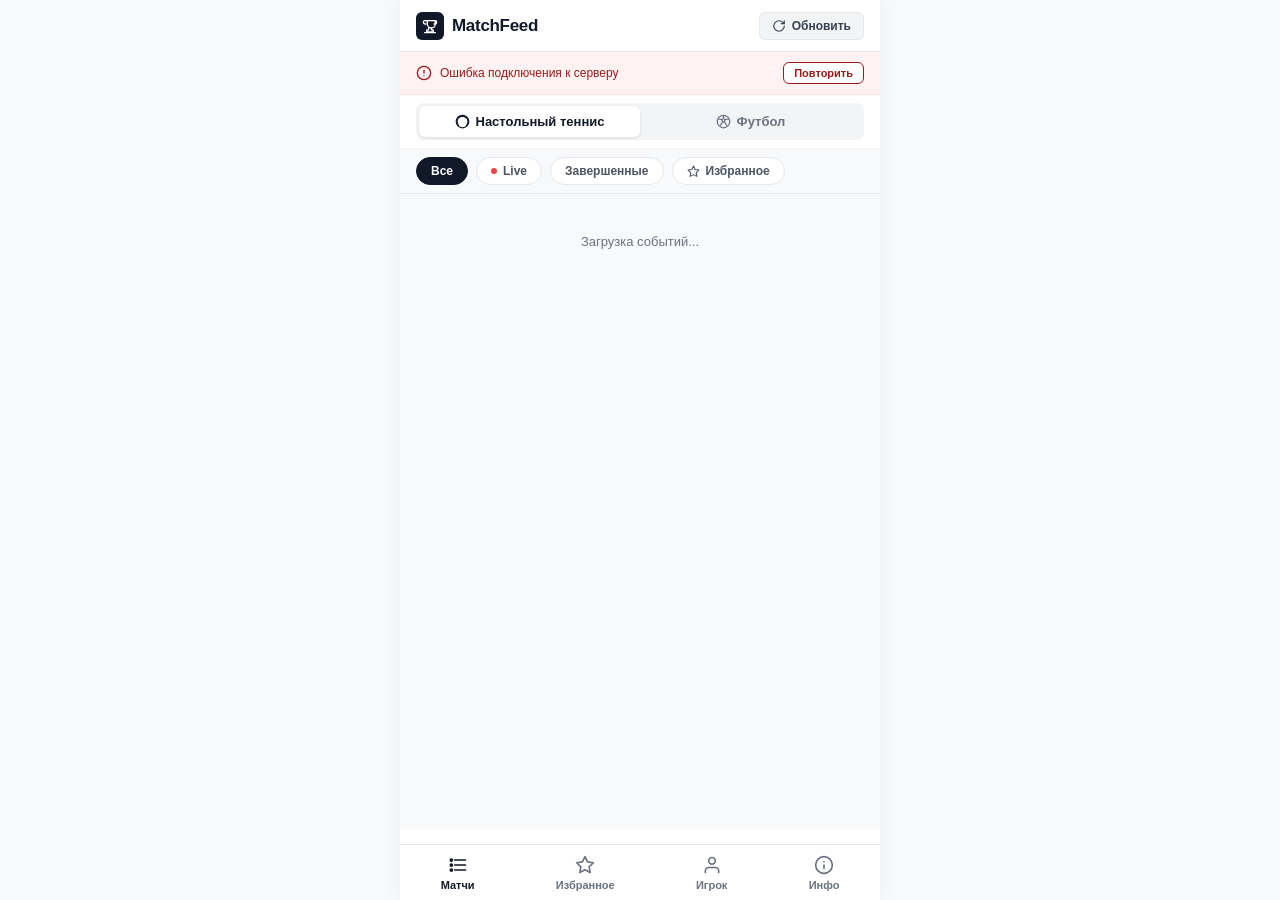
==== index.html @ 1a24dace "Initial commit: MatchFeed live sports scores and player stats" ====
<!DOCTYPE html>
<html lang="ru">
<head>
  <meta charset="UTF-8">
  <meta name="viewport" content="width=device-width, initial-scale=1.0, maximum-scale=1.0, user-scalable=no">
  <title>MatchFeed — Live Scores & Статистика игроков</title>
  <link rel="stylesheet" href="style.css?v=3.0">
</head>
<body>
  <div class="app-container">

    <!-- Global App Header -->
    <header class="app-header">
      <div class="brand" onclick="showView('feed')" style="cursor: pointer;">
        <div class="logo-badge" aria-hidden="true">
          <svg class="icon" viewBox="0 0 24 24" width="16" height="16" fill="none" stroke="currentColor" stroke-width="2" stroke-linecap="round" stroke-linejoin="round" aria-hidden="true"><path d="M6 9H4.5a2.5 2.5 0 0 1 0-5H6"></path><path d="M18 9h1.5a2.5 2.5 0 0 0 0-5H18"></path><path d="M4 22h16"></path><path d="M10 14.66V17c0 .55-.45 1-1 1H8c-.55 0-1 .45-1 1v1c0 .55.45 1 1 1h8c.55 0 1-.45 1-1v-1c0-.55-.45-1-1-1h-1c-.55 0-1-.45-1-1v-2.34"></path><path d="M6 4h12a2 2 0 0 1 2 2v3a6 6 0 0 1-6 6h0a6 6 0 0 1-6-6V6a2 2 0 0 1 2-2Z"></path></svg>
        </div>
        <span class="brand-title">MatchFeed</span>
      </div>
      <button id="refresh-btn" class="refresh-btn" aria-label="Обновить счёт">
        <svg class="icon icon-refresh" viewBox="0 0 24 24" width="14" height="14" fill="none" stroke="currentColor" stroke-width="2" stroke-linecap="round" stroke-linejoin="round" aria-hidden="true"><path d="M21 12a9 9 0 1 1-9-9c2.52 0 4.93 1 6.74 2.74L21 8"></path><polyline points="21 3 21 8 16 8"></polyline></svg>
        <span class="refresh-text">Обновить</span>
      </button>
    </header>

    <!-- Error/Warning Banner -->
    <div id="error-banner" class="banner hidden" role="alert">
      <div class="banner-content">
        <span class="banner-icon" aria-hidden="true"></span>
        <span class="banner-message"></span>
      </div>
      <button id="banner-retry-btn" class="banner-action-btn" type="button">Повторить</button>
    </div>

    <!-- ══ VIEW 1: MATCH FEED ══ -->
    <div id="feed-view" class="app-view">
      <!-- Sport Selector -->
      <div class="sub-nav">
        <div class="sport-tabs">
          <button class="sport-tab active" data-sport="table-tennis">
            <svg class="icon" viewBox="0 0 24 24" width="15" height="15" fill="none" stroke="currentColor" stroke-width="2" stroke-linecap="round" stroke-linejoin="round" aria-hidden="true"><circle cx="12" cy="12" r="10"></circle><path d="M18.36 5.64a9 9 0 0 0-12.72 12.72"></path><path d="M5.64 5.64a9 9 0 0 1 12.72 12.72"></path></svg>
            <span>Настольный теннис</span>
          </button>
          <button class="sport-tab" data-sport="football">
            <svg class="icon" viewBox="0 0 24 24" width="15" height="15" fill="none" stroke="currentColor" stroke-width="2" stroke-linecap="round" stroke-linejoin="round" aria-hidden="true"><circle cx="12" cy="12" r="10"></circle><polygon points="12 7 9.5 9 10.5 12.5 13.5 12.5 14.5 9 12 7"></polygon><line x1="12" y1="2" x2="12" y2="7"></line><line x1="4" y1="8" x2="9.5" y2="9"></line><line x1="20" y1="8" x2="14.5" y2="9"></line><line x1="7" y1="18" x2="10.5" y2="12.5"></line><line x1="17" y1="18" x2="13.5" y2="12.5"></line></svg>
            <span>Футбол</span>
          </button>
        </div>
      </div>

      <!-- Status Filters -->
      <div class="filter-pills">
        <button class="pill active" data-status="all">Все</button>
        <button class="pill" data-status="live">
          <span class="live-dot"></span>
          <span>Live</span>
        </button>
        <button class="pill" data-status="finished">Завершенные</button>
        <button class="pill" data-status="favorites">
          <svg class="icon icon-star" viewBox="0 0 24 24" width="13" height="13" fill="none" stroke="currentColor" stroke-width="2" stroke-linecap="round" stroke-linejoin="round" aria-hidden="true"><polygon points="12 2 15.09 8.26 22 9.27 17 14.14 18.18 21.02 12 17.77 5.82 21.02 7 14.14 2 9.27 8.91 8.26 12 2"></polygon></svg>
          <span>Избранное</span>
        </button>
      </div>

      <!-- Feed Content -->
      <main class="feed-content">
        <div id="matches-container">
          <div class="feed-loader">Загрузка событий...</div>
        </div>
      </main>
    </div>

    <!-- ══ VIEW 2: MATCH DETAILS ══ -->
    <div id="match-view" class="app-view hidden">
      <div class="view-sub-header">
        <button class="view-back-btn" onclick="showView('feed')" aria-label="Назад к матчам">
          <svg viewBox="0 0 24 24" width="18" height="18" fill="none" stroke="currentColor" stroke-width="2.5" stroke-linecap="round" stroke-linejoin="round"><polyline points="15 18 9 12 15 6"></polyline></svg>
          <span>Матчи</span>
        </button>
        <span id="match-view-header-title" class="view-header-title">Детали матча</span>
      </div>
      <div id="match-details-container" class="view-body">
        <div class="feed-loader">Загрузка данных матча...</div>
      </div>
    </div>

    <!-- ══ VIEW 3: PLAYER PROFILE & STATS ══ -->
    <div id="player-view" class="app-view hidden">
      <div class="view-sub-header">
        <button class="view-back-btn" onclick="goBackFromPlayer()" aria-label="Назад">
          <svg viewBox="0 0 24 24" width="18" height="18" fill="none" stroke="currentColor" stroke-width="2.5" stroke-linecap="round" stroke-linejoin="round"><polyline points="15 18 9 12 15 6"></polyline></svg>
          <span id="player-back-label">Назад</span>
        </button>
        <span id="player-view-header-title" class="view-header-title">Профиль игрока</span>
      </div>

      <!-- Light search bar -->
      <div class="player-search-bar">
        <div class="search-box">
          <svg class="search-box-icon" viewBox="0 0 24 24" width="15" height="15" fill="none" stroke="currentColor" stroke-width="2" stroke-linecap="round" stroke-linejoin="round"><circle cx="11" cy="11" r="8"></circle><line x1="21" y1="21" x2="16.65" y2="16.65"></line></svg>
          <input id="player-search-input" class="player-search-input" type="search" placeholder="Поиск игрока (например, Fan Zhendong)..." autocomplete="off" oninput="onPlayerSearchInput(this.value)" />
        </div>
      </div>

      <!-- Search results -->
      <div id="player-search-results" class="player-search-dropdown hidden"></div>

      <!-- Player Content -->
      <div id="player-view-content" class="view-body">
        <div class="player-empty-prompt">
          <div class="empty-state-icon">
            <svg class="icon" viewBox="0 0 24 24" width="32" height="32" fill="none" stroke="currentColor" stroke-width="2" stroke-linecap="round" stroke-linejoin="round" aria-hidden="true"><path d="M20 21v-2a4 4 0 0 0-4-4H8a4 4 0 0 0-4 4v2"></path><circle cx="12" cy="7" r="4"></circle></svg>
          </div>
          <div class="empty-state-title">Поиск игрока</div>
          <div class="empty-state-desc">Введите имя игрока в строке поиска или нажмите на имя в любом матче.</div>
        </div>
      </div>
    </div>

    <!-- Bottom Navigation Bar -->
    <nav class="bottom-bar">
      <button class="nav-item active" id="nav-matches-btn" onclick="showView('feed')" aria-label="Матчи">
        <svg class="icon nav-icon" viewBox="0 0 24 24" width="20" height="20" fill="none" stroke="currentColor" stroke-width="2" stroke-linecap="round" stroke-linejoin="round" aria-hidden="true"><line x1="8" y1="6" x2="21" y2="6"></line><line x1="8" y1="12" x2="21" y2="12"></line><line x1="8" y1="18" x2="21" y2="18"></line><circle cx="4" cy="6" r="1.25" fill="currentColor"></circle><circle cx="4" cy="12" r="1.25" fill="currentColor"></circle><circle cx="4" cy="18" r="1.25" fill="currentColor"></circle></svg>
        <span>Матчи</span>
      </button>
      <button class="nav-item" id="nav-favs-btn" onclick="showFavorites()" aria-label="Избранное">
        <svg class="icon nav-icon icon-star" viewBox="0 0 24 24" width="20" height="20" fill="none" stroke="currentColor" stroke-width="2" stroke-linecap="round" stroke-linejoin="round" aria-hidden="true"><polygon points="12 2 15.09 8.26 22 9.27 17 14.14 18.18 21.02 12 17.77 5.82 21.02 7 14.14 2 9.27 8.91 8.26 12 2"></polygon></svg>
        <span>Избранное</span>
      </button>
      <button class="nav-item" id="nav-player-btn" onclick="openPlayerTab()" aria-label="Поиск игрока">
        <svg class="icon nav-icon" viewBox="0 0 24 24" width="20" height="20" fill="none" stroke="currentColor" stroke-width="2" stroke-linecap="round" stroke-linejoin="round" aria-hidden="true"><path d="M20 21v-2a4 4 0 0 0-4-4H8a4 4 0 0 0-4 4v2"></path><circle cx="12" cy="7" r="4"></circle></svg>
        <span>Игрок</span>
      </button>
      <button class="nav-item" onclick="openInfoModal()" aria-label="Информация о сервисе">
        <svg class="icon nav-icon" viewBox="0 0 24 24" width="20" height="20" fill="none" stroke="currentColor" stroke-width="2" stroke-linecap="round" stroke-linejoin="round" aria-hidden="true"><circle cx="12" cy="12" r="10"></circle><line x1="12" y1="16" x2="12" y2="12"></line><line x1="12" y1="8" x2="12.01" y2="8"></line></svg>
        <span>Инфо</span>
      </button>
    </nav>

    <!-- Info Modal -->
    <div id="info-modal" class="modal-backdrop" role="dialog" aria-modal="true" aria-labelledby="info-modal-title" onclick="handleBackdropClick(event)">
      <div class="modal-card">
        <div class="modal-header">
          <span id="info-modal-title" class="modal-title">О сервисе MatchFeed</span>
          <button class="modal-close-btn" onclick="closeInfoModal()" aria-label="Закрыть">
            <svg viewBox="0 0 24 24" width="18" height="18" fill="none" stroke="currentColor" stroke-width="2.5" stroke-linecap="round" stroke-linejoin="round" aria-hidden="true"><line x1="18" y1="6" x2="6" y2="18"></line><line x1="6" y1="6" x2="18" y2="18"></line></svg>
          </button>
        </div>
        <div class="modal-body">
          <div class="modal-info-row">
            <span class="modal-info-label">Версия</span>
            <span class="modal-info-value">v2.0 (Настольный теннис + Футбол)</span>
          </div>
          <div class="modal-info-row">
            <span class="modal-info-label">Стек</span>
            <span class="modal-info-value">PHP + Python curl_cffi + Vanilla JS</span>
          </div>
          <div class="modal-info-row">
            <span class="modal-info-label">Источник данных</span>
            <span class="modal-info-value">SofaScore Direct (без лимитов)</span>
          </div>
          <div class="modal-info-row">
            <span class="modal-info-label">Статистика игрока</span>
            <span class="modal-info-value">Счёт по сетам, очки (до 11), винрейт</span>
          </div>
          <div class="modal-info-row">
            <span class="modal-info-label">Авто-обновление</span>
            <span class="modal-info-value">Каждые 30 секунд</span>
          </div>
        </div>
        <div class="modal-footer">
          <button class="modal-btn-close" onclick="closeInfoModal()">Закрыть</button>
        </div>
      </div>
    </div>

  </div>

  <script src="app.js?v=3.0"></script>
</body>
</html>
---- style.css ----
* {
  box-sizing: border-box;
  margin: 0;
  padding: 0;
  -webkit-tap-highlight-color: transparent;
}

body {
  font-family: -apple-system, BlinkMacSystemFont, "Segoe UI", Roboto, Helvetica, Arial, sans-serif;
  background-color: #F8F9FA;
  color: #111827;
  display: flex;
  justify-content: center;
}

.app-container {
  width: 100%;
  max-width: 480px;
  min-height: 100vh;
  background: #FFFFFF;
  display: flex;
  flex-direction: column;
  box-shadow: 0 0 20px rgba(0,0,0,0.05);
  position: relative;
  padding-bottom: 70px;
}

/* Icons */
.icon {
  display: inline-block;
  vertical-align: middle;
  flex-shrink: 0;
}

/* Header */
.app-header {
  position: sticky;
  top: 0;
  z-index: 30;
  height: 52px;
  background: #FFFFFF;
  border-bottom: 1px solid #E5E7EB;
  display: flex;
  align-items: center;
  justify-content: space-between;
  padding: 0 16px;
}

.brand {
  display: flex;
  align-items: center;
  gap: 8px;
}

.logo-badge {
  width: 28px;
  height: 28px;
  background: #111827;
  color: #FFFFFF;
  border-radius: 6px;
  display: flex;
  align-items: center;
  justify-content: center;
}

.brand-title {
  font-size: 17px;
  font-weight: 700;
  letter-spacing: -0.3px;
}

.refresh-btn {
  background: #F3F4F6;
  border: 1px solid #E5E7EB;
  border-radius: 6px;
  padding: 6px 12px;
  font-size: 12px;
  font-weight: 600;
  color: #374151;
  cursor: pointer;
  display: flex;
  align-items: center;
  gap: 6px;
  transition: all 0.2s;
}

.refresh-btn:active {
  background: #E5E7EB;
  transform: scale(0.98);
}

@keyframes spin {
  100% {
    transform: rotate(360deg);
  }
}

.icon-refresh.spinning {
  animation: spin 0.8s linear infinite;
}

/* Sub-nav filters */
.sub-nav {
  padding: 8px 16px;
  background: #FFFFFF;
  border-bottom: 1px solid #F3F4F6;
  display: flex;
  gap: 8px;
  overflow-x: auto;
}

.sport-tabs {
  display: flex;
  background: #F3F4F6;
  border-radius: 8px;
  padding: 3px;
  width: 100%;
}

.sport-tab {
  flex: 1;
  display: flex;
  align-items: center;
  justify-content: center;
  gap: 6px;
  padding: 8px 0;
  font-size: 13px;
  font-weight: 600;
  color: #6B7280;
  border: none;
  background: transparent;
  border-radius: 6px;
  cursor: pointer;
  transition: all 0.2s;
}

.sport-tab.active {
  background: #FFFFFF;
  color: #111827;
  box-shadow: 0 1px 3px rgba(0,0,0,0.1);
}

.filter-pills {
  display: flex;
  padding: 8px 16px;
  gap: 8px;
  background: #F8F9FA;
  border-bottom: 1px solid #E5E7EB;
  overflow-x: auto;
}

.pill {
  display: inline-flex;
  align-items: center;
  gap: 6px;
  padding: 6px 14px;
  border-radius: 20px;
  font-size: 12px;
  font-weight: 600;
  border: 1px solid #E5E7EB;
  background: #FFFFFF;
  color: #4B5563;
  cursor: pointer;
  white-space: nowrap;
  transition: all 0.15s ease;
}

.pill.active {
  background: #111827;
  color: #FFFFFF;
  border-color: #111827;
}

/* Error & Warning Banner */
.banner {
  display: flex;
  align-items: center;
  justify-content: space-between;
  gap: 12px;
  padding: 10px 16px;
  font-size: 12px;
  line-height: 1.4;
  border-bottom: 1px solid transparent;
  transition: all 0.2s ease;
}

.banner.hidden {
  display: none;
}

.banner-error {
  background-color: #FEF2F2;
  border-color: #FEE2E2;
  color: #991B1B;
}

.banner-warning {
  background-color: #FFFBEB;
  border-color: #FEF3C7;
  color: #92400E;
}

.banner-content {
  display: flex;
  align-items: center;
  gap: 8px;
  flex: 1;
}

.banner-icon {
  display: flex;
  align-items: center;
  flex-shrink: 0;
}

.banner-message {
  font-weight: 500;
}

.banner-action-btn {
  background: #FFFFFF;
  border: 1px solid currentColor;
  border-radius: 6px;
  padding: 4px 10px;
  font-size: 11px;
  font-weight: 600;
  color: inherit;
  cursor: pointer;
  white-space: nowrap;
  transition: background-color 0.15s, opacity 0.15s;
}

.banner-action-btn:hover {
  opacity: 0.85;
}

.banner-action-btn:active {
  transform: scale(0.96);
}

/* Match Feed */
.feed-content {
  flex: 1;
  background: #F8F9FA;
}

.feed-loader {
  text-align: center;
  padding: 40px 16px;
  color: #6B7280;
  font-size: 13px;
}

.league-group {
  margin-bottom: 12px;
  background: #FFFFFF;
  border-top: 1px solid #E5E7EB;
  border-bottom: 1px solid #E5E7EB;
}

.league-header {
  padding: 8px 16px;
  background: #F9FAFB;
  border-bottom: 1px solid #F3F4F6;
  font-size: 11px;
  font-weight: 700;
  color: #6B7280;
  text-transform: uppercase;
  letter-spacing: 0.5px;
}

.match-row {
  display: flex;
  align-items: center;
  padding: 12px 16px;
  border-bottom: 1px solid #F3F4F6;
  min-height: 54px;
}

.match-row:last-child {
  border-bottom: none;
}

.match-time {
  width: 58px;
  font-size: 12px;
  font-weight: 600;
  color: #6B7280;
  flex-shrink: 0;
}

.match-time.live {
  color: #EF4444;
  font-weight: 700;
  display: flex;
  align-items: center;
  gap: 4px;
}

.live-dot {
  width: 6px;
  height: 6px;
  background: #EF4444;
  border-radius: 50%;
  animation: pulse 1.5s infinite;
  display: inline-block;
}

@keyframes pulse {
  0% { opacity: 1; }
  50% { opacity: 0.3; }
  100% { opacity: 1; }
}

.match-teams {
  flex: 1;
  display: flex;
  flex-direction: column;
  gap: 4px;
  padding: 0 12px;
}

.team-line {
  display: flex;
  justify-content: space-between;
  font-size: 14px;
  font-weight: 500;
  color: #111827;
}

.team-score {
  font-weight: 700;
  font-family: monospace;
}

.fav-btn {
  background: none;
  border: none;
  color: #9CA3AF;
  cursor: pointer;
  padding: 6px;
  display: flex;
  align-items: center;
  justify-content: center;
  border-radius: 6px;
  transition: color 0.15s, transform 0.1s;
}

.fav-btn:hover {
  color: #6B7280;
}

.fav-btn.active {
  color: #F59E0B;
}

.fav-btn:active {
  transform: scale(0.9);
}

.star-icon {
  display: block;
}

/* Empty State */
.empty-state {
  text-align: center;
  padding: 48px 16px;
  color: #6B7280;
  font-size: 13px;
}

.empty-state-icon {
  margin: 0 auto 10px;
  display: flex;
  align-items: center;
  justify-content: center;
  color: #9CA3AF;
}

.empty-state-title {
  font-weight: 600;
  color: #111827;
  font-size: 14px;
  margin-bottom: 4px;
}

.empty-state-desc {
  color: #6B7280;
}

/* Bottom Bar */
.bottom-bar {
  position: fixed;
  bottom: 0;
  width: 100%;
  max-width: 480px;
  height: 56px;
  background: #FFFFFF;
  border-top: 1px solid #E5E7EB;
  display: flex;
  justify-content: space-around;
  align-items: center;
  z-index: 40;
}

.nav-item {
  background: none;
  border: none;
  font-size: 11px;
  font-weight: 600;
  color: #6B7280;
  display: flex;
  flex-direction: column;
  align-items: center;
  gap: 4px;
  cursor: pointer;
  transition: color 0.15s;
}

.nav-item.active {
  color: #111827;
}

.nav-icon {
  display: block;
}

/* ─── Info Modal ─────────────────────────────────────────────────────────────── */

.modal-backdrop {
  display: none;
  position: fixed;
  inset: 0;
  background: rgba(0, 0, 0, 0.45);
  z-index: 60; /* выше bottom-bar (z-index: 40) */
  align-items: flex-end;
  justify-content: center;
  padding: 0;
  opacity: 0;
  transition: opacity 0.25s ease;
}

.modal-backdrop.open {
  display: flex;
  opacity: 1;
  animation: modal-fade-in 0.25s ease forwards;
}

@keyframes modal-fade-in {
  from { opacity: 0; }
  to   { opacity: 1; }
}

.modal-card {
  width: 100%;
  max-width: 480px;
  background: #FFFFFF;
  border-radius: 16px 16px 0 0;
  padding-bottom: env(safe-area-inset-bottom, 0px);
  animation: modal-slide-up 0.3s cubic-bezier(0.34, 1.1, 0.64, 1) forwards;
  overflow: hidden;
}

@keyframes modal-slide-up {
  from { transform: translateY(100%); }
  to   { transform: translateY(0); }
}

.modal-header {
  display: flex;
  align-items: center;
  justify-content: space-between;
  padding: 16px 20px 12px;
  border-bottom: 1px solid #F3F4F6;
}

.modal-title {
  font-size: 16px;
  font-weight: 700;
  color: #111827;
}

.modal-close-btn {
  background: #F3F4F6;
  border: none;
  border-radius: 50%;
  width: 30px;
  height: 30px;
  display: flex;
  align-items: center;
  justify-content: center;
  cursor: pointer;
  color: #6B7280;
  transition: background 0.15s, color 0.15s;
}

.modal-close-btn:active {
  background: #E5E7EB;
  transform: scale(0.93);
}

.modal-body {
  padding: 4px 0;
}

.modal-info-row {
  display: flex;
  justify-content: space-between;
  align-items: center;
  padding: 12px 20px;
  border-bottom: 1px solid #F9FAFB;
}

.modal-info-row:last-child {
  border-bottom: none;
}

.modal-info-label {
  font-size: 13px;
  color: #6B7280;
  font-weight: 500;
}

.modal-info-value {
  font-size: 13px;
  color: #111827;
  font-weight: 600;
  text-align: right;
}

.modal-footer {
  padding: 12px 20px 16px;
  border-top: 1px solid #F3F4F6;
}

.modal-btn-close {
  width: 100%;
  padding: 13px;
  background: #111827;
  color: #FFFFFF;
  border: none;
  border-radius: 10px;
  font-size: 14px;
  font-weight: 600;
  cursor: pointer;
  transition: background 0.15s, transform 0.1s;
}

.modal-btn-close:active {
  background: #1F2937;
  transform: scale(0.98);
}

/* ═══════════════════════════════════════════════════════

/* ═══════════════════════════════════════════════════════
   LIGHT-THEME APP VIEWS (MATCH DETAILS & PLAYER PROFILE)
   ═══════════════════════════════════════════════════════ */

.app-view {
  width: 100%;
  flex: 1;
  display: flex;
  flex-direction: column;
}

.app-view.hidden {
  display: none !important;
}

/* Sub-header for views */
.view-sub-header {
  position: sticky;
  top: 52px;
  z-index: 25;
  height: 48px;
  background: #FFFFFF;
  border-bottom: 1px solid #E5E7EB;
  display: flex;
  align-items: center;
  justify-content: space-between;
  padding: 0 16px;
}

.view-back-btn {
  display: inline-flex;
  align-items: center;
  gap: 6px;
  background: #F3F4F6;
  border: 1px solid #E5E7EB;
  border-radius: 6px;
  padding: 6px 12px;
  font-size: 13px;
  font-weight: 600;
  color: #374151;
  cursor: pointer;
  transition: all 0.15s;
}

.view-back-btn:hover {
  background: #E5E7EB;
  color: #111827;
}

.view-back-btn:active {
  transform: scale(0.96);
}

.view-header-title {
  font-size: 14px;
  font-weight: 600;
  color: #111827;
  overflow: hidden;
  text-overflow: ellipsis;
  white-space: nowrap;
  max-width: 250px;
}

.view-body {
  flex: 1;
  overflow-y: auto;
  padding-bottom: 30px;
  background: #F8F9FA;
}

/* ─── Player Search ──────────────────────────────────── */
.player-search-bar {
  padding: 10px 16px;
  background: #FFFFFF;
  border-bottom: 1px solid #E5E7EB;
  position: relative;
}

.search-box {
  display: flex;
  align-items: center;
  gap: 8px;
  background: #F3F4F6;
  border: 1px solid #E5E7EB;
  border-radius: 8px;
  padding: 0 12px;
  height: 38px;
  transition: border-color 0.2s;
}

.search-box:focus-within {
  border-color: #3B82F6;
  background: #FFFFFF;
  box-shadow: 0 0 0 2px rgba(59,130,246,0.15);
}

.search-box-icon {
  color: #9CA3AF;
  flex-shrink: 0;
}

.player-search-input {
  flex: 1;
  border: none;
  background: transparent;
  outline: none;
  font-size: 13px;
  color: #111827;
  font-family: inherit;
}

.player-search-input::placeholder {
  color: #9CA3AF;
}

.player-search-dropdown {
  margin: 8px 16px;
  background: #FFFFFF;
  border: 1px solid #E5E7EB;
  border-radius: 8px;
  box-shadow: 0 4px 12px rgba(0,0,0,0.08);
  overflow: hidden;
  z-index: 20;
}

.player-search-dropdown.hidden {
  display: none;
}

.player-search-item {
  display: flex;
  justify-content: space-between;
  align-items: center;
  padding: 11px 14px;
  border-bottom: 1px solid #F3F4F6;
  cursor: pointer;
  width: 100%;
  border-left: none;
  border-right: none;
  border-top: none;
  background: #FFFFFF;
  text-align: left;
  transition: background 0.15s;
}

.player-search-item:last-child {
  border-bottom: none;
}

.player-search-item:hover {
  background: #F9FAFB;
}

.search-item-name {
  font-size: 14px;
  font-weight: 600;
  color: #111827;
}

.search-item-meta {
  font-size: 12px;
  color: #6B7280;
}

/* ─── Player Profile Card ────────────────────────────── */
.player-profile-card {
  margin: 12px 16px;
  background: #FFFFFF;
  border: 1px solid #E5E7EB;
  border-radius: 12px;
  padding: 16px;
  box-shadow: 0 1px 3px rgba(0,0,0,0.04);
}

.player-profile-top {
  display: flex;
  justify-content: space-between;
  align-items: flex-start;
  margin-bottom: 12px;
}

.player-title-name {
  font-size: 18px;
  font-weight: 700;
  color: #111827;
}

.player-meta-info {
  font-size: 12px;
  color: #6B7280;
  margin-top: 2px;
  display: flex;
  gap: 8px;
  align-items: center;
}

.player-rank-badge {
  background: #EFF6FF;
  border: 1px solid #BFDBFE;
  color: #1D4ED8;
  font-size: 12px;
  font-weight: 700;
  padding: 4px 8px;
  border-radius: 6px;
  white-space: nowrap;
}

/* ─── Stats Grid (4 columns) ─────────────────────────── */
.stats-grid {
  display: grid;
  grid-template-columns: repeat(4, 1fr);
  gap: 6px;
  margin-top: 12px;
  padding-top: 12px;
  border-top: 1px solid #F3F4F6;
}

.stat-box {
  background: #F9FAFB;
  border: 1px solid #E5E7EB;
  border-radius: 8px;
  padding: 8px 4px;
  text-align: center;
}

.stat-val {
  font-size: 16px;
  font-weight: 800;
}

.stat-val.stat-wins {
  color: #16A34A;
}

.stat-val.stat-losses {
  color: #DC2626;
}

.stat-val.stat-rate {
  color: #2563EB;
}

.stat-val.stat-total {
  color: #111827;
}

.stat-lbl {
  font-size: 10px;
  font-weight: 600;
  color: #6B7280;
  text-transform: uppercase;
  margin-top: 2px;
}

.points-summary-bar {
  margin-top: 10px;
  padding: 6px 10px;
  background: #F3F4F6;
  border-radius: 6px;
  font-size: 11px;
  color: #4B5563;
  display: flex;
  justify-content: space-between;
  align-items: center;
}

.points-summary-bar strong {
  color: #111827;
}

/* ─── Match History in Player Profile ────────────────── */
.section-heading {
  padding: 12px 16px 6px;
  font-size: 12px;
  font-weight: 700;
  color: #6B7280;
  text-transform: uppercase;
  letter-spacing: 0.5px;
}

.player-match-card {
  margin: 8px 16px;
  background: #FFFFFF;
  border: 1px solid #E5E7EB;
  border-radius: 10px;
  padding: 12px 12px 12px 16px;
  cursor: pointer;
  transition: all 0.15s;
  position: relative;
  overflow: hidden;
  display: flex;
  flex-direction: column;
  gap: 8px;
  box-shadow: 0 1px 2px rgba(0,0,0,0.03);
}

.player-match-card:hover {
  border-color: #D1D5DB;
  box-shadow: 0 2px 6px rgba(0,0,0,0.06);
  transform: translateY(-1px);
}

.player-match-card::before {
  content: '';
  position: absolute;
  left: 0;
  top: 0;
  bottom: 0;
  width: 4px;
}

.player-match-card.win::before {
  background: #22C55E;
}

.player-match-card.loss::before {
  background: #EF4444;
}

.match-card-top {
  display: flex;
  justify-content: space-between;
  align-items: center;
}

.opp-name {
  font-size: 14px;
  font-weight: 600;
  color: #111827;
  white-space: nowrap;
  overflow: hidden;
  text-overflow: ellipsis;
  max-width: 65%;
}

.match-res-badge {
  font-size: 12px;
  font-weight: 700;
  padding: 3px 8px;
  border-radius: 4px;
  display: inline-flex;
  align-items: center;
  gap: 4px;
}

.match-res-badge.badge-win {
  background: #DCFCE7;
  color: #15803D;
}

.match-res-badge.badge-loss {
  background: #FEE2E2;
  color: #B91C1C;
}

.sets-chips-row {
  display: flex;
  gap: 5px;
  flex-wrap: wrap;
  align-items: center;
}

.set-chip {
  display: inline-flex;
  align-items: center;
  padding: 2px 6px;
  border-radius: 4px;
  font-size: 11px;
  font-weight: 600;
  font-feature-settings: tnum;
}

.set-chip.chip-win {
  background: #ECFDF5;
  border: 1px solid #A7F3D0;
  color: #047857;
}

.set-chip.chip-loss {
  background: #F3F4F6;
  border: 1px solid #E5E7EB;
  color: #4B5563;
}

.match-card-bottom {
  display: flex;
  justify-content: space-between;
  align-items: center;
  font-size: 11px;
  color: #9CA3AF;
  border-top: 1px solid #F9FAFB;
  padding-top: 6px;
}

.match-card-tourn {
  white-space: nowrap;
  overflow: hidden;
  text-overflow: ellipsis;
  max-width: 70%;
}

.load-more-btn {
  display: block;
  width: calc(100% - 32px);
  margin: 14px 16px 20px;
  padding: 12px;
  background: #FFFFFF;
  border: 1px solid #E5E7EB;
  border-radius: 8px;
  font-size: 13px;
  font-weight: 600;
  color: #374151;
  cursor: pointer;
  transition: all 0.15s;
  text-align: center;
}

.load-more-btn:hover {
  background: #F3F4F6;
  color: #111827;
}

.player-empty-prompt {
  padding: 40px 16px;
  text-align: center;
  color: #6B7280;
}

/* ─── Match Detail View ──────────────────────────────── */
.match-detail-card {
  margin: 12px 16px;
  background: #FFFFFF;
  border: 1px solid #E5E7EB;
  border-radius: 12px;
  padding: 16px;
  box-shadow: 0 1px 3px rgba(0,0,0,0.04);
}

.match-detail-header {
  text-align: center;
  margin-bottom: 16px;
  padding-bottom: 12px;
  border-bottom: 1px solid #F3F4F6;
}

.match-tourn-title {
  font-size: 13px;
  font-weight: 600;
  color: #6B7280;
}

.match-status-pill {
  display: inline-block;
  padding: 3px 10px;
  border-radius: 20px;
  font-size: 11px;
  font-weight: 700;
  margin-top: 6px;
}

.match-status-pill.live {
  background: #FEE2E2;
  color: #DC2626;
}

.match-status-pill.finished {
  background: #F3F4F6;
  color: #4B5563;
}

.scoreboard-box {
  display: flex;
  align-items: center;
  justify-content: space-between;
  margin: 16px 0;
  background: #F9FAFB;
  border-radius: 10px;
  padding: 16px 12px;
  border: 1px solid #F3F4F6;
}

.scoreboard-side {
  flex: 1;
  text-align: center;
  display: flex;
  flex-direction: column;
  align-items: center;
  gap: 8px;
}

.player-link-btn {
  background: #FFFFFF;
  border: 1px solid #E5E7EB;
  border-radius: 8px;
  padding: 8px 12px;
  font-size: 13px;
  font-weight: 600;
  color: #111827;
  cursor: pointer;
  transition: all 0.15s;
  max-width: 140px;
  word-break: break-word;
  display: inline-flex;
  align-items: center;
  gap: 6px;
  text-align: left;
}

.player-link-btn:hover {
  border-color: #3B82F6;
  color: #2563EB;
  box-shadow: 0 2px 5px rgba(37,99,235,0.1);
}

.player-link-pill {
  font-size: 10px;
  font-weight: 700;
  background: #EFF6FF;
  color: #2563EB;
  padding: 1px 4px;
  border-radius: 4px;
  display: block;
  margin-top: 2px;
}

.scoreboard-score {
  font-size: 34px;
  font-weight: 800;
  color: #111827;
  font-feature-settings: tnum;
}

.scoreboard-colon {
  font-size: 26px;
  font-weight: 700;
  color: #9CA3AF;
  padding: 0 10px;
}

.sets-table-box {
  margin-top: 16px;
  border: 1px solid #E5E7EB;
  border-radius: 8px;
  overflow: hidden;
}

.sets-table {
  width: 100%;
  border-collapse: collapse;
  text-align: center;
  font-size: 12px;
}

.sets-table th {
  background: #F9FAFB;
  padding: 8px 6px;
  font-weight: 600;
  color: #6B7280;
  border-bottom: 1px solid #E5E7EB;
}

.sets-table td {
  padding: 10px 6px;
  border-bottom: 1px solid #F3F4F6;
  font-feature-settings: tnum;
}

.sets-table tr:last-child td {
  border-bottom: none;
}

.sets-table td.team-cell {
  text-align: left;
  padding-left: 12px;
  font-weight: 600;
  color: #111827;
  max-width: 130px;
  white-space: nowrap;
  overflow: hidden;
  text-overflow: ellipsis;
}

.sets-table td.set-score.winner {
  font-weight: 700;
  color: #16A34A;
  background: #F0FDF4;
}

.sets-table td.set-score.loser {
  color: #4B5563;
}
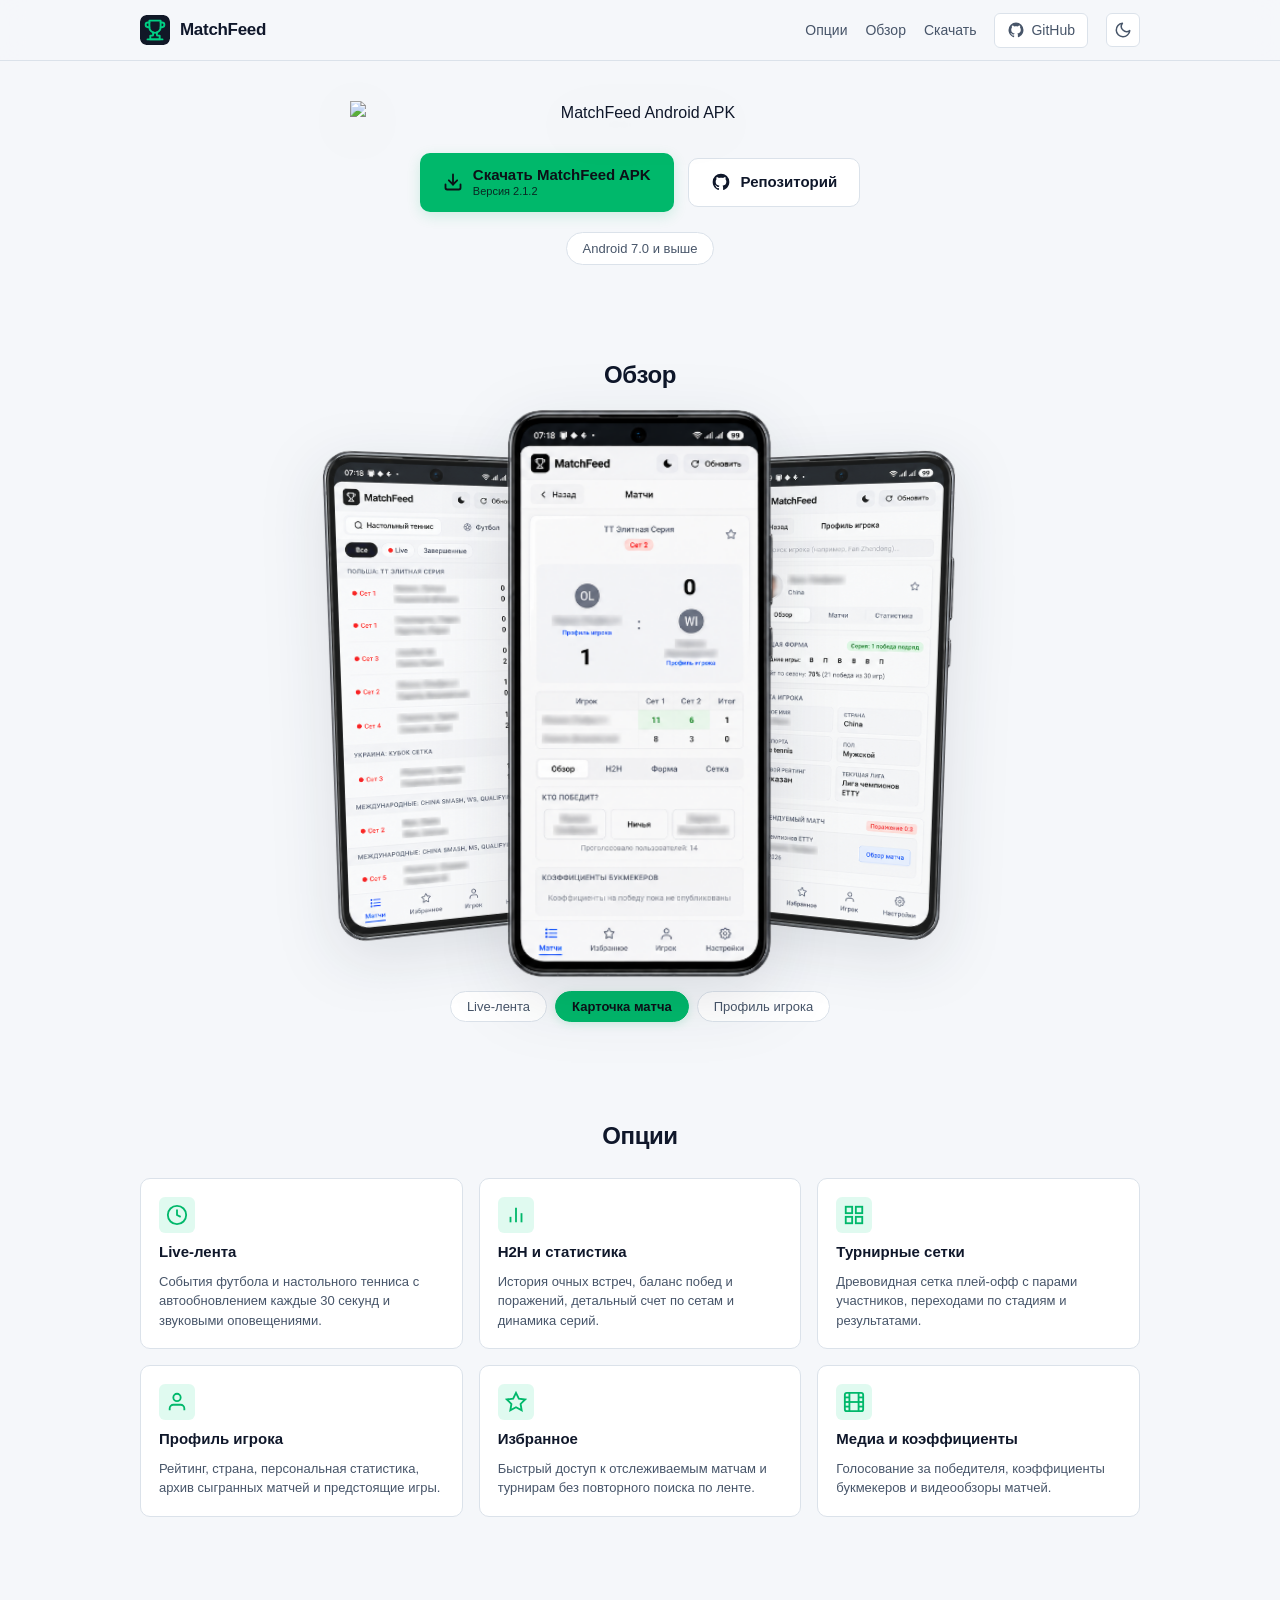
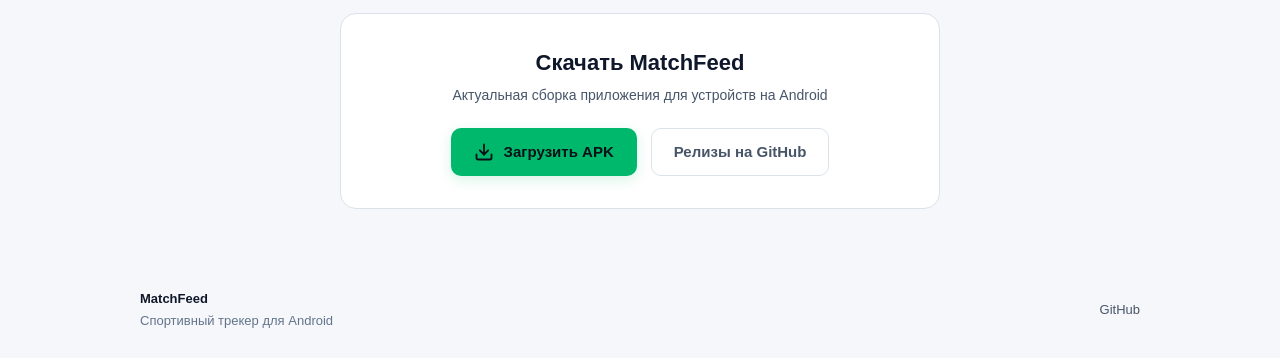
==== commit ac02901d: "Add MatchFeed website" ====
--- a/index.html
+++ b/index.html
@@ -1,181 +1,245 @@
 <!DOCTYPE html>
-<html lang="ru">
+<html lang="ru" data-theme="dark">
 <head>
   <meta charset="UTF-8">
-  <meta name="viewport" content="width=device-width, initial-scale=1.0, maximum-scale=1.0, user-scalable=no">
-  <title>MatchFeed — Live Scores & Статистика игроков</title>
-  <link rel="stylesheet" href="style.css?v=3.0">
+  <meta name="viewport" content="width=device-width, initial-scale=1.0">
+  <title>MatchFeed - Android APK</title>
+  <meta name="description" content="MatchFeed - приложение для отслеживания результатов и статистики в настольном теннисе и футболе.">
+  <link rel="stylesheet" href="style.css">
+  <link rel="icon" type="image/svg+xml" href="assets/app-icon.svg">
 </head>
 <body>
-  <div class="app-container">
-
-    <!-- Global App Header -->
-    <header class="app-header">
-      <div class="brand" onclick="showView('feed')" style="cursor: pointer;">
-        <div class="logo-badge" aria-hidden="true">
-          <svg class="icon" viewBox="0 0 24 24" width="16" height="16" fill="none" stroke="currentColor" stroke-width="2" stroke-linecap="round" stroke-linejoin="round" aria-hidden="true"><path d="M6 9H4.5a2.5 2.5 0 0 1 0-5H6"></path><path d="M18 9h1.5a2.5 2.5 0 0 0 0-5H18"></path><path d="M4 22h16"></path><path d="M10 14.66V17c0 .55-.45 1-1 1H8c-.55 0-1 .45-1 1v1c0 .55.45 1 1 1h8c.55 0 1-.45 1-1v-1c0-.55-.45-1-1-1h-1c-.55 0-1-.45-1-1v-2.34"></path><path d="M6 4h12a2 2 0 0 1 2 2v3a6 6 0 0 1-6 6h0a6 6 0 0 1-6-6V6a2 2 0 0 1 2-2Z"></path></svg>
-        </div>
-        <span class="brand-title">MatchFeed</span>
-      </div>
-      <button id="refresh-btn" class="refresh-btn" aria-label="Обновить счёт">
-        <svg class="icon icon-refresh" viewBox="0 0 24 24" width="14" height="14" fill="none" stroke="currentColor" stroke-width="2" stroke-linecap="round" stroke-linejoin="round" aria-hidden="true"><path d="M21 12a9 9 0 1 1-9-9c2.52 0 4.93 1 6.74 2.74L21 8"></path><polyline points="21 3 21 8 16 8"></polyline></svg>
-        <span class="refresh-text">Обновить</span>
-      </button>
-    </header>
-
-    <!-- Error/Warning Banner -->
-    <div id="error-banner" class="banner hidden" role="alert">
-      <div class="banner-content">
-        <span class="banner-icon" aria-hidden="true"></span>
-        <span class="banner-message"></span>
-      </div>
-      <button id="banner-retry-btn" class="banner-action-btn" type="button">Повторить</button>
+  <!-- Шапка -->
+  <header class="site-header">
+    <div class="container header-container">
+      <a href="#" class="logo">
+        <img src="assets/app-icon.svg" alt="MatchFeed" class="logo-icon">
+        <span class="logo-text">MatchFeed</span>
+      </a>
+
+      <nav class="nav-links">
+        <a href="#options">Опции</a>
+        <a href="#review">Обзор</a>
+        <a href="#download">Скачать</a>
+        <a href="https://github.com/Savvy08/MatchFeed" target="_blank" rel="noopener noreferrer" class="nav-github" title="GitHub">
+          <svg width="18" height="18" viewBox="0 0 24 24" fill="currentColor">
+            <path d="M12 2A10 10 0 0 0 2 12c0 4.42 2.87 8.17 6.84 9.5.5.08.66-.23.66-.5v-1.69c-2.77.6-3.36-1.34-3.36-1.34-.46-1.16-1.11-1.47-1.11-1.47-.91-.62.07-.6.07-.6 1 .07 1.53 1.03 1.53 1.03.87 1.52 2.34 1.07 2.91.83.1-.65.35-1.09.63-1.34-2.22-.25-4.55-1.11-4.55-4.92 0-1.11.38-2 1.03-2.71-.1-.25-.45-1.29.1-2.64 0 0 .84-.27 2.75 1.02.79-.22 1.65-.33 2.5-.33.85 0 1.71.11 2.5.33 1.91-1.29 2.75-1.02 2.75-1.02.55 1.35.2 2.39.1 2.64.65.71 1.03 1.6 1.03 2.71 0 3.82-2.34 4.66-4.57 4.91.36.31.69.92.69 1.85V21c0 .27.16.59.67.5C19.14 20.16 22 16.42 22 12A10 10 0 0 0 12 2z"/>
+          </svg>
+          <span>GitHub</span>
+        </a>
+
+        <button id="theme-toggle" class="theme-toggle-btn" type="button" aria-label="Сменить тему">
+          <svg id="theme-icon-dark" class="theme-icon" width="18" height="18" viewBox="0 0 24 24" fill="none" stroke="currentColor" stroke-width="2" stroke-linecap="round" stroke-linejoin="round">
+            <path d="M21 12.79A9 9 0 1 1 11.21 3 7 7 0 0 0 21 12.79z"></path>
+          </svg>
+          <svg id="theme-icon-light" class="theme-icon" width="18" height="18" viewBox="0 0 24 24" fill="none" stroke="currentColor" stroke-width="2" stroke-linecap="round" stroke-linejoin="round">
+            <circle cx="12" cy="12" r="5"></circle>
+            <line x1="12" y1="1" x2="12" y2="3"></line>
+            <line x1="12" y1="21" x2="12" y2="23"></line>
+            <line x1="4.22" y1="4.22" x2="5.64" y2="5.64"></line>
+            <line x1="18.36" y1="18.36" x2="19.78" y2="19.78"></line>
+            <line x1="1" y1="12" x2="3" y2="12"></line>
+            <line x1="21" y1="12" x2="23" y2="12"></line>
+            <line x1="4.22" y1="19.78" x2="5.64" y2="18.36"></line>
+            <line x1="18.36" y1="5.64" x2="19.78" y2="4.22"></line>
+          </svg>
+        </button>
+      </nav>
     </div>
-
-    <!-- ══ VIEW 1: MATCH FEED ══ -->
-    <div id="feed-view" class="app-view">
-      <!-- Sport Selector -->
-      <div class="sub-nav">
-        <div class="sport-tabs">
-          <button class="sport-tab active" data-sport="table-tennis">
-            <svg class="icon" viewBox="0 0 24 24" width="15" height="15" fill="none" stroke="currentColor" stroke-width="2" stroke-linecap="round" stroke-linejoin="round" aria-hidden="true"><circle cx="12" cy="12" r="10"></circle><path d="M18.36 5.64a9 9 0 0 0-12.72 12.72"></path><path d="M5.64 5.64a9 9 0 0 1 12.72 12.72"></path></svg>
-            <span>Настольный теннис</span>
-          </button>
-          <button class="sport-tab" data-sport="football">
-            <svg class="icon" viewBox="0 0 24 24" width="15" height="15" fill="none" stroke="currentColor" stroke-width="2" stroke-linecap="round" stroke-linejoin="round" aria-hidden="true"><circle cx="12" cy="12" r="10"></circle><polygon points="12 7 9.5 9 10.5 12.5 13.5 12.5 14.5 9 12 7"></polygon><line x1="12" y1="2" x2="12" y2="7"></line><line x1="4" y1="8" x2="9.5" y2="9"></line><line x1="20" y1="8" x2="14.5" y2="9"></line><line x1="7" y1="18" x2="10.5" y2="12.5"></line><line x1="17" y1="18" x2="13.5" y2="12.5"></line></svg>
-            <span>Футбол</span>
-          </button>
-        </div>
-      </div>
-
-      <!-- Status Filters -->
-      <div class="filter-pills">
-        <button class="pill active" data-status="all">Все</button>
-        <button class="pill" data-status="live">
-          <span class="live-dot"></span>
-          <span>Live</span>
-        </button>
-        <button class="pill" data-status="finished">Завершенные</button>
-        <button class="pill" data-status="favorites">
-          <svg class="icon icon-star" viewBox="0 0 24 24" width="13" height="13" fill="none" stroke="currentColor" stroke-width="2" stroke-linecap="round" stroke-linejoin="round" aria-hidden="true"><polygon points="12 2 15.09 8.26 22 9.27 17 14.14 18.18 21.02 12 17.77 5.82 21.02 7 14.14 2 9.27 8.91 8.26 12 2"></polygon></svg>
-          <span>Избранное</span>
-        </button>
-      </div>
-
-      <!-- Feed Content -->
-      <main class="feed-content">
-        <div id="matches-container">
-          <div class="feed-loader">Загрузка событий...</div>
-        </div>
-      </main>
+  </header>
+
+  <main>
+    <!-- Hero -->
+    <section class="hero-section">
+      <div class="container hero-container">
+        <div class="hero-brand">
+          <img 
+            src="https://github.com/user-attachments/assets/43ec4a36-bfc3-487a-bb56-8f0d1f3a1f92" 
+            alt="MatchFeed Android APK" 
+            class="hero-banner-img"
+          >
+        </div>
+
+        <div class="hero-actions">
+          <a id="btn-download-apk" href="https://github.com/Savvy08/MatchFeed/releases/download/2.1.2/MatchFeed-2.1.2.apk" class="btn btn-primary" download>
+            <svg width="20" height="20" viewBox="0 0 24 24" fill="none" stroke="currentColor" stroke-width="2.2" stroke-linecap="round" stroke-linejoin="round">
+              <path d="M21 15v4a2 2 0 0 1-2 2H5a2 2 0 0 1-2-2v-4"/>
+              <polyline points="7 10 12 15 17 10"/>
+              <line x1="12" y1="15" x2="12" y2="3"/>
+            </svg>
+            <span class="btn-text">
+              <strong id="btn-download-label">Скачать MatchFeed APK</strong>
+              <small id="btn-download-meta">Версия 2.1.2</small>
+            </span>
+          </a>
+
+          <a href="https://github.com/Savvy08/MatchFeed" target="_blank" rel="noopener noreferrer" class="btn btn-secondary">
+            <svg width="20" height="20" viewBox="0 0 24 24" fill="currentColor">
+              <path d="M12 2A10 10 0 0 0 2 12c0 4.42 2.87 8.17 6.84 9.5.5.08.66-.23.66-.5v-1.69c-2.77.6-3.36-1.34-3.36-1.34-.46-1.16-1.11-1.47-1.11-1.47-.91-.62.07-.6.07-.6 1 .07 1.53 1.03 1.53 1.03.87 1.52 2.34 1.07 2.91.83.1-.65.35-1.09.63-1.34-2.22-.25-4.55-1.11-4.55-4.92 0-1.11.38-2 1.03-2.71-.1-.25-.45-1.29.1-2.64 0 0 .84-.27 2.75 1.02.79-.22 1.65-.33 2.5-.33.85 0 1.71.11 2.5.33 1.91-1.29 2.75-1.02 2.75-1.02.55 1.35.2 2.39.1 2.64.65.71 1.03 1.6 1.03 2.71 0 3.82-2.34 4.66-4.57 4.91.36.31.69.92.69 1.85V21c0 .27.16.59.67.5C19.14 20.16 22 16.42 22 12A10 10 0 0 0 12 2z"/>
+            </svg>
+            <span>Репозиторий</span>
+          </a>
+        </div>
+
+        <div class="hero-specs-single">
+          <span class="spec-badge">Android 7.0 и выше</span>
+        </div>
+      </div>
+    </section>
+
+    <!-- Обзор -->
+    <section id="review" class="section review-section">
+      <div class="container">
+        <div class="section-heading">
+          <h2>Обзор</h2>
+        </div>
+
+        <div class="scene-3d-wrapper" id="scene-3d-wrap">
+          <div class="scene-3d-stage" id="scene-3d-stage">
+            <div class="phone-item" id="phone-item-0" data-index="0" aria-label="Live-лента">
+              <img src="assets/screen-live.png" alt="Live-лента" loading="lazy">
+            </div>
+            <div class="phone-item" id="phone-item-1" data-index="1" aria-label="Карточка матча">
+              <img src="assets/screen-match.png" alt="Карточка матча" loading="lazy">
+            </div>
+            <div class="phone-item" id="phone-item-2" data-index="2" aria-label="Профиль игрока">
+              <img src="assets/screen-player.png" alt="Профиль игрока" loading="lazy">
+            </div>
+          </div>
+        </div>
+
+        <div class="scene-tabs" id="scene-tabs">
+          <button class="scene-tab" data-index="0" type="button">Live-лента</button>
+          <button class="scene-tab active" data-index="1" type="button">Карточка матча</button>
+          <button class="scene-tab" data-index="2" type="button">Профиль игрока</button>
+        </div>
+      </div>
+    </section>
+
+    <!-- Опции -->
+    <section id="options" class="section options-section">
+      <div class="container">
+        <div class="section-heading">
+          <h2>Опции</h2>
+        </div>
+
+        <div class="features-grid">
+          <div class="feature-card">
+            <div class="feature-icon">
+              <svg width="22" height="22" viewBox="0 0 24 24" fill="none" stroke="currentColor" stroke-width="2">
+                <circle cx="12" cy="12" r="10"/>
+                <polyline points="12 6 12 12 16 14"/>
+              </svg>
+            </div>
+            <h3>Live-лента</h3>
+            <p>События футбола и настольного тенниса с автообновлением каждые 30 секунд и звуковыми оповещениями.</p>
+          </div>
+
+          <div class="feature-card">
+            <div class="feature-icon">
+              <svg width="22" height="22" viewBox="0 0 24 24" fill="none" stroke="currentColor" stroke-width="2">
+                <path d="M18 20V10"/>
+                <path d="M12 20V4"/>
+                <path d="M6 20v-6"/>
+              </svg>
+            </div>
+            <h3>H2H и статистика</h3>
+            <p>История очных встреч, баланс побед и поражений, детальный счет по сетам и динамика серий.</p>
+          </div>
+
+          <div class="feature-card">
+            <div class="feature-icon">
+              <svg width="22" height="22" viewBox="0 0 24 24" fill="none" stroke="currentColor" stroke-width="2">
+                <rect x="3" y="3" width="7" height="7"/>
+                <rect x="14" y="3" width="7" height="7"/>
+                <rect x="14" y="14" width="7" height="7"/>
+                <rect x="3" y="14" width="7" height="7"/>
+              </svg>
+            </div>
+            <h3>Турнирные сетки</h3>
+            <p>Древовидная сетка плей-офф с парами участников, переходами по стадиям и результатами.</p>
+          </div>
+
+          <div class="feature-card">
+            <div class="feature-icon">
+              <svg width="22" height="22" viewBox="0 0 24 24" fill="none" stroke="currentColor" stroke-width="2">
+                <path d="M20 21v-2a4 4 0 0 0-4-4H8a4 4 0 0 0-4 4v2"/>
+                <circle cx="12" cy="7" r="4"/>
+              </svg>
+            </div>
+            <h3>Профиль игрока</h3>
+            <p>Рейтинг, страна, персональная статистика, архив сыгранных матчей и предстоящие игры.</p>
+          </div>
+
+          <div class="feature-card">
+            <div class="feature-icon">
+              <svg width="22" height="22" viewBox="0 0 24 24" fill="none" stroke="currentColor" stroke-width="2">
+                <polygon points="12 2 15.09 8.26 22 9.27 17 14.14 18.18 21.02 12 17.77 5.82 21.02 7 14.14 2 9.27 8.91 8.26 12 2"/>
+              </svg>
+            </div>
+            <h3>Избранное</h3>
+            <p>Быстрый доступ к отслеживаемым матчам и турнирам без повторного поиска по ленте.</p>
+          </div>
+
+          <div class="feature-card">
+            <div class="feature-icon">
+              <svg width="22" height="22" viewBox="0 0 24 24" fill="none" stroke="currentColor" stroke-width="2">
+                <rect x="2" y="2" width="20" height="20" rx="2.18" ry="2.18"/>
+                <line x1="7" y1="2" x2="7" y2="22"/>
+                <line x1="17" y1="2" x2="17" y2="22"/>
+                <line x1="2" y1="12" x2="22" y2="12"/>
+                <line x1="2" y1="7" x2="7" y2="7"/>
+                <line x1="2" y1="17" x2="7" y2="17"/>
+                <line x1="17" y1="17" x2="22" y2="17"/>
+                <line x1="17" y1="7" x2="22" y2="7"/>
+              </svg>
+            </div>
+            <h3>Медиа и коэффициенты</h3>
+            <p>Голосование за победителя, коэффициенты букмекеров и видеообзоры матчей.</p>
+          </div>
+        </div>
+      </div>
+    </section>
+
+    <!-- Скачивание -->
+    <section id="download" class="section download-section">
+      <div class="container download-container">
+        <div class="download-box">
+          <h2>Скачать MatchFeed</h2>
+          <p>Актуальная сборка приложения для устройств на Android</p>
+          
+          <div class="download-action-wrap">
+            <a id="btn-download-bottom" href="https://github.com/Savvy08/MatchFeed/releases/download/2.1.2/MatchFeed-2.1.2.apk" class="btn btn-primary" download>
+              <svg width="20" height="20" viewBox="0 0 24 24" fill="none" stroke="currentColor" stroke-width="2.2" stroke-linecap="round" stroke-linejoin="round">
+                <path d="M21 15v4a2 2 0 0 1-2 2H5a2 2 0 0 1-2-2v-4"/>
+                <polyline points="7 10 12 15 17 10"/>
+                <line x1="12" y1="15" x2="12" y2="3"/>
+              </svg>
+              <span>Загрузить APK</span>
+            </a>
+
+            <a href="https://github.com/Savvy08/MatchFeed/releases" target="_blank" rel="noopener noreferrer" class="btn btn-outline">
+              <span>Релизы на GitHub</span>
+            </a>
+          </div>
+        </div>
+      </div>
+    </section>
+  </main>
+
+  <!-- Подвал -->
+  <footer class="site-footer">
+    <div class="container footer-container">
+      <div class="footer-left">
+        <strong>MatchFeed</strong>
+        <span>Спортивный трекер для Android</span>
+      </div>
+      <div class="footer-right">
+        <a href="https://github.com/Savvy08/MatchFeed" target="_blank" rel="noopener noreferrer">GitHub</a>
+      </div>
     </div>
-
-    <!-- ══ VIEW 2: MATCH DETAILS ══ -->
-    <div id="match-view" class="app-view hidden">
-      <div class="view-sub-header">
-        <button class="view-back-btn" onclick="showView('feed')" aria-label="Назад к матчам">
-          <svg viewBox="0 0 24 24" width="18" height="18" fill="none" stroke="currentColor" stroke-width="2.5" stroke-linecap="round" stroke-linejoin="round"><polyline points="15 18 9 12 15 6"></polyline></svg>
-          <span>Матчи</span>
-        </button>
-        <span id="match-view-header-title" class="view-header-title">Детали матча</span>
-      </div>
-      <div id="match-details-container" class="view-body">
-        <div class="feed-loader">Загрузка данных матча...</div>
-      </div>
-    </div>
-
-    <!-- ══ VIEW 3: PLAYER PROFILE & STATS ══ -->
-    <div id="player-view" class="app-view hidden">
-      <div class="view-sub-header">
-        <button class="view-back-btn" onclick="goBackFromPlayer()" aria-label="Назад">
-          <svg viewBox="0 0 24 24" width="18" height="18" fill="none" stroke="currentColor" stroke-width="2.5" stroke-linecap="round" stroke-linejoin="round"><polyline points="15 18 9 12 15 6"></polyline></svg>
-          <span id="player-back-label">Назад</span>
-        </button>
-        <span id="player-view-header-title" class="view-header-title">Профиль игрока</span>
-      </div>
-
-      <!-- Light search bar -->
-      <div class="player-search-bar">
-        <div class="search-box">
-          <svg class="search-box-icon" viewBox="0 0 24 24" width="15" height="15" fill="none" stroke="currentColor" stroke-width="2" stroke-linecap="round" stroke-linejoin="round"><circle cx="11" cy="11" r="8"></circle><line x1="21" y1="21" x2="16.65" y2="16.65"></line></svg>
-          <input id="player-search-input" class="player-search-input" type="search" placeholder="Поиск игрока (например, Fan Zhendong)..." autocomplete="off" oninput="onPlayerSearchInput(this.value)" />
-        </div>
-      </div>
-
-      <!-- Search results -->
-      <div id="player-search-results" class="player-search-dropdown hidden"></div>
-
-      <!-- Player Content -->
-      <div id="player-view-content" class="view-body">
-        <div class="player-empty-prompt">
-          <div class="empty-state-icon">
-            <svg class="icon" viewBox="0 0 24 24" width="32" height="32" fill="none" stroke="currentColor" stroke-width="2" stroke-linecap="round" stroke-linejoin="round" aria-hidden="true"><path d="M20 21v-2a4 4 0 0 0-4-4H8a4 4 0 0 0-4 4v2"></path><circle cx="12" cy="7" r="4"></circle></svg>
-          </div>
-          <div class="empty-state-title">Поиск игрока</div>
-          <div class="empty-state-desc">Введите имя игрока в строке поиска или нажмите на имя в любом матче.</div>
-        </div>
-      </div>
-    </div>
-
-    <!-- Bottom Navigation Bar -->
-    <nav class="bottom-bar">
-      <button class="nav-item active" id="nav-matches-btn" onclick="showView('feed')" aria-label="Матчи">
-        <svg class="icon nav-icon" viewBox="0 0 24 24" width="20" height="20" fill="none" stroke="currentColor" stroke-width="2" stroke-linecap="round" stroke-linejoin="round" aria-hidden="true"><line x1="8" y1="6" x2="21" y2="6"></line><line x1="8" y1="12" x2="21" y2="12"></line><line x1="8" y1="18" x2="21" y2="18"></line><circle cx="4" cy="6" r="1.25" fill="currentColor"></circle><circle cx="4" cy="12" r="1.25" fill="currentColor"></circle><circle cx="4" cy="18" r="1.25" fill="currentColor"></circle></svg>
-        <span>Матчи</span>
-      </button>
-      <button class="nav-item" id="nav-favs-btn" onclick="showFavorites()" aria-label="Избранное">
-        <svg class="icon nav-icon icon-star" viewBox="0 0 24 24" width="20" height="20" fill="none" stroke="currentColor" stroke-width="2" stroke-linecap="round" stroke-linejoin="round" aria-hidden="true"><polygon points="12 2 15.09 8.26 22 9.27 17 14.14 18.18 21.02 12 17.77 5.82 21.02 7 14.14 2 9.27 8.91 8.26 12 2"></polygon></svg>
-        <span>Избранное</span>
-      </button>
-      <button class="nav-item" id="nav-player-btn" onclick="openPlayerTab()" aria-label="Поиск игрока">
-        <svg class="icon nav-icon" viewBox="0 0 24 24" width="20" height="20" fill="none" stroke="currentColor" stroke-width="2" stroke-linecap="round" stroke-linejoin="round" aria-hidden="true"><path d="M20 21v-2a4 4 0 0 0-4-4H8a4 4 0 0 0-4 4v2"></path><circle cx="12" cy="7" r="4"></circle></svg>
-        <span>Игрок</span>
-      </button>
-      <button class="nav-item" onclick="openInfoModal()" aria-label="Информация о сервисе">
-        <svg class="icon nav-icon" viewBox="0 0 24 24" width="20" height="20" fill="none" stroke="currentColor" stroke-width="2" stroke-linecap="round" stroke-linejoin="round" aria-hidden="true"><circle cx="12" cy="12" r="10"></circle><line x1="12" y1="16" x2="12" y2="12"></line><line x1="12" y1="8" x2="12.01" y2="8"></line></svg>
-        <span>Инфо</span>
-      </button>
-    </nav>
-
-    <!-- Info Modal -->
-    <div id="info-modal" class="modal-backdrop" role="dialog" aria-modal="true" aria-labelledby="info-modal-title" onclick="handleBackdropClick(event)">
-      <div class="modal-card">
-        <div class="modal-header">
-          <span id="info-modal-title" class="modal-title">О сервисе MatchFeed</span>
-          <button class="modal-close-btn" onclick="closeInfoModal()" aria-label="Закрыть">
-            <svg viewBox="0 0 24 24" width="18" height="18" fill="none" stroke="currentColor" stroke-width="2.5" stroke-linecap="round" stroke-linejoin="round" aria-hidden="true"><line x1="18" y1="6" x2="6" y2="18"></line><line x1="6" y1="6" x2="18" y2="18"></line></svg>
-          </button>
-        </div>
-        <div class="modal-body">
-          <div class="modal-info-row">
-            <span class="modal-info-label">Версия</span>
-            <span class="modal-info-value">v2.0 (Настольный теннис + Футбол)</span>
-          </div>
-          <div class="modal-info-row">
-            <span class="modal-info-label">Стек</span>
-            <span class="modal-info-value">PHP + Python curl_cffi + Vanilla JS</span>
-          </div>
-          <div class="modal-info-row">
-            <span class="modal-info-label">Источник данных</span>
-            <span class="modal-info-value">SofaScore Direct (без лимитов)</span>
-          </div>
-          <div class="modal-info-row">
-            <span class="modal-info-label">Статистика игрока</span>
-            <span class="modal-info-value">Счёт по сетам, очки (до 11), винрейт</span>
-          </div>
-          <div class="modal-info-row">
-            <span class="modal-info-label">Авто-обновление</span>
-            <span class="modal-info-value">Каждые 30 секунд</span>
-          </div>
-        </div>
-        <div class="modal-footer">
-          <button class="modal-btn-close" onclick="closeInfoModal()">Закрыть</button>
-        </div>
-      </div>
-    </div>
-
-  </div>
-
-  <script src="app.js?v=3.0"></script>
+  </footer>
+
+  <script src="script.js"></script>
 </body>
 </html>
--- a/style.css
+++ b/style.css
@@ -1,1147 +1,602 @@
+/* Переменные темы */
+:root {
+  --bg-main: #0c1017;
+  --bg-card: #151b26;
+  --bg-card-hover: #1c2433;
+  --bg-header: rgba(12, 16, 23, 0.9);
+  --border-color: #212a38;
+  --border-accent: #2e3a4e;
+  --text-primary: #f0f3f6;
+  --text-secondary: #8b949e;
+  --text-muted: #646d79;
+  --accent-green: #00d084;
+  --accent-green-hover: #00ba76;
+  --accent-green-glow: rgba(0, 208, 132, 0.16);
+  --shadow-color: rgba(0, 0, 0, 0.4);
+  --radius-sm: 6px;
+  --radius-md: 10px;
+  --radius-lg: 16px;
+  --font-family: -apple-system, BlinkMacSystemFont, "Segoe UI", Roboto, "Helvetica Neue", Arial, sans-serif;
+}
+
+/* Светлая тема */
+[data-theme="light"] {
+  --bg-main: #f5f7fa;
+  --bg-card: #ffffff;
+  --bg-card-hover: #f1f4f8;
+  --bg-header: rgba(245, 247, 250, 0.9);
+  --border-color: #dbe2ea;
+  --border-accent: #cbd5e1;
+  --text-primary: #0f172a;
+  --text-secondary: #475569;
+  --text-muted: #64748b;
+  --accent-green: #00b86b;
+  --accent-green-hover: #009e5b;
+  --accent-green-glow: rgba(0, 184, 107, 0.16);
+  --shadow-color: rgba(15, 23, 42, 0.12);
+}
+
 * {
   box-sizing: border-box;
   margin: 0;
   padding: 0;
-  -webkit-tap-highlight-color: transparent;
+}
+
+html {
+  scroll-behavior: smooth;
 }
 
 body {
-  font-family: -apple-system, BlinkMacSystemFont, "Segoe UI", Roboto, Helvetica, Arial, sans-serif;
-  background-color: #F8F9FA;
-  color: #111827;
-  display: flex;
-  justify-content: center;
-}
-
-.app-container {
-  width: 100%;
-  max-width: 480px;
-  min-height: 100vh;
-  background: #FFFFFF;
-  display: flex;
-  flex-direction: column;
-  box-shadow: 0 0 20px rgba(0,0,0,0.05);
-  position: relative;
-  padding-bottom: 70px;
-}
-
-/* Icons */
-.icon {
-  display: inline-block;
-  vertical-align: middle;
-  flex-shrink: 0;
-}
-
-/* Header */
-.app-header {
+  background-color: var(--bg-main);
+  color: var(--text-primary);
+  font-family: var(--font-family);
+  line-height: 1.5;
+  transition: background-color 0.2s ease, color 0.2s ease;
+  -webkit-font-smoothing: antialiased;
+}
+
+.container {
+  max-width: 1040px;
+  margin: 0 auto;
+  padding: 0 20px;
+}
+
+/* Шапка */
+.site-header {
   position: sticky;
   top: 0;
-  z-index: 30;
-  height: 52px;
-  background: #FFFFFF;
-  border-bottom: 1px solid #E5E7EB;
+  z-index: 100;
+  background-color: var(--bg-header);
+  backdrop-filter: blur(12px);
+  -webkit-backdrop-filter: blur(12px);
+  border-bottom: 1px solid var(--border-color);
+  transition: background-color 0.2s ease, border-color 0.2s ease;
+}
+
+.header-container {
   display: flex;
   align-items: center;
   justify-content: space-between;
-  padding: 0 16px;
-}
-
-.brand {
-  display: flex;
-  align-items: center;
-  gap: 8px;
-}
-
-.logo-badge {
-  width: 28px;
-  height: 28px;
-  background: #111827;
-  color: #FFFFFF;
-  border-radius: 6px;
-  display: flex;
-  align-items: center;
-  justify-content: center;
-}
-
-.brand-title {
+  height: 60px;
+}
+
+.logo {
+  display: inline-flex;
+  align-items: center;
+  gap: 10px;
+  text-decoration: none;
+  color: var(--text-primary);
+}
+
+.logo-icon {
+  width: 30px;
+  height: 30px;
+  border-radius: var(--radius-sm);
+  display: block;
+}
+
+.logo-text {
   font-size: 17px;
   font-weight: 700;
   letter-spacing: -0.3px;
 }
 
-.refresh-btn {
-  background: #F3F4F6;
-  border: 1px solid #E5E7EB;
-  border-radius: 6px;
+.nav-links {
+  display: flex;
+  align-items: center;
+  gap: 18px;
+}
+
+.nav-links a {
+  text-decoration: none;
+  color: var(--text-secondary);
+  font-size: 14px;
+  font-weight: 500;
+  transition: color 0.15s ease;
+}
+
+.nav-links a:hover {
+  color: var(--text-primary);
+}
+
+.nav-github {
+  display: inline-flex;
+  align-items: center;
+  gap: 6px;
   padding: 6px 12px;
-  font-size: 12px;
-  font-weight: 600;
-  color: #374151;
+  border-radius: var(--radius-sm);
+  border: 1px solid var(--border-color);
+  background-color: var(--bg-card);
+}
+
+.nav-github:hover {
+  border-color: var(--border-accent);
+  color: var(--text-primary);
+}
+
+/* Кнопка темы */
+.theme-toggle-btn {
+  display: inline-flex;
+  align-items: center;
+  justify-content: center;
+  width: 34px;
+  height: 34px;
+  border-radius: var(--radius-sm);
+  border: 1px solid var(--border-color);
+  background-color: var(--bg-card);
+  color: var(--text-secondary);
   cursor: pointer;
-  display: flex;
-  align-items: center;
-  gap: 6px;
-  transition: all 0.2s;
-}
-
-.refresh-btn:active {
-  background: #E5E7EB;
-  transform: scale(0.98);
-}
-
-@keyframes spin {
-  100% {
-    transform: rotate(360deg);
-  }
-}
-
-.icon-refresh.spinning {
-  animation: spin 0.8s linear infinite;
-}
-
-/* Sub-nav filters */
-.sub-nav {
-  padding: 8px 16px;
-  background: #FFFFFF;
-  border-bottom: 1px solid #F3F4F6;
-  display: flex;
-  gap: 8px;
-  overflow-x: auto;
-}
-
-.sport-tabs {
-  display: flex;
-  background: #F3F4F6;
-  border-radius: 8px;
-  padding: 3px;
+  transition: all 0.15s ease;
+}
+
+.theme-toggle-btn:hover {
+  border-color: var(--border-accent);
+  color: var(--text-primary);
+}
+
+[data-theme="dark"] #theme-icon-light {
+  display: block;
+}
+
+[data-theme="dark"] #theme-icon-dark {
+  display: none;
+}
+
+[data-theme="light"] #theme-icon-light {
+  display: none;
+}
+
+[data-theme="light"] #theme-icon-dark {
+  display: block;
+}
+
+/* Hero */
+.hero-section {
+  padding: 40px 0 44px;
+}
+
+.hero-container {
+  max-width: 760px;
+  text-align: center;
+}
+
+.hero-brand {
+  margin-bottom: 28px;
+  display: flex;
+  justify-content: center;
+}
+
+.hero-banner-img {
   width: 100%;
-}
-
-.sport-tab {
-  flex: 1;
-  display: flex;
-  align-items: center;
-  justify-content: center;
-  gap: 6px;
-  padding: 8px 0;
-  font-size: 13px;
-  font-weight: 600;
-  color: #6B7280;
+  max-width: 580px;
+  height: auto;
+  display: block;
   border: none;
   background: transparent;
-  border-radius: 6px;
+  filter: drop-shadow(0 12px 28px var(--shadow-color));
+}
+
+.hero-actions {
+  display: flex;
+  align-items: center;
+  justify-content: center;
+  gap: 14px;
+  flex-wrap: wrap;
+  margin-bottom: 20px;
+}
+
+/* Кнопки */
+.btn {
+  display: inline-flex;
+  align-items: center;
+  justify-content: center;
+  gap: 10px;
+  padding: 12px 22px;
+  border-radius: var(--radius-md);
+  text-decoration: none;
+  font-size: 15px;
+  font-weight: 600;
+  transition: all 0.15s ease;
   cursor: pointer;
-  transition: all 0.2s;
-}
-
-.sport-tab.active {
-  background: #FFFFFF;
-  color: #111827;
-  box-shadow: 0 1px 3px rgba(0,0,0,0.1);
-}
-
-.filter-pills {
-  display: flex;
-  padding: 8px 16px;
+  border: 1px solid transparent;
+}
+
+.btn-primary {
+  background-color: var(--accent-green);
+  color: #0c1017;
+  box-shadow: 0 4px 14px var(--accent-green-glow);
+}
+
+.btn-primary:hover {
+  background-color: var(--accent-green-hover);
+  transform: translateY(-1px);
+}
+
+.btn-text {
+  display: flex;
+  flex-direction: column;
+  align-items: flex-start;
+  line-height: 1.25;
+}
+
+.btn-text small {
+  font-size: 11px;
+  font-weight: 500;
+  opacity: 0.85;
+}
+
+.btn-secondary {
+  background-color: var(--bg-card);
+  color: var(--text-primary);
+  border-color: var(--border-color);
+}
+
+.btn-secondary:hover {
+  background-color: var(--bg-card-hover);
+  border-color: var(--border-accent);
+}
+
+.btn-outline {
+  background-color: transparent;
+  color: var(--text-secondary);
+  border-color: var(--border-color);
+}
+
+.btn-outline:hover {
+  color: var(--text-primary);
+  border-color: var(--border-accent);
+  background-color: var(--bg-card);
+}
+
+/* Бейдж версии */
+.hero-specs-single {
+  display: flex;
+  justify-content: center;
+}
+
+.spec-badge {
+  display: inline-flex;
+  align-items: center;
+  padding: 6px 16px;
+  border-radius: 20px;
+  background-color: var(--bg-card);
+  border: 1px solid var(--border-color);
+  font-size: 13px;
+  font-weight: 500;
+  color: var(--text-secondary);
+}
+
+/* Секции */
+.section {
+  padding: 48px 0;
+}
+
+.section-heading {
+  text-align: center;
+  margin-bottom: 24px;
+}
+
+.section-heading h2 {
+  font-size: 24px;
+  font-weight: 700;
+  letter-spacing: -0.4px;
+}
+
+/* 3D сцена */
+.scene-3d-wrapper {
+  perspective: 1200px;
+  display: flex;
+  justify-content: center;
+  align-items: center;
+  padding: 16px 0 20px;
+  overflow: visible;
+  touch-action: pan-y;
+}
+
+.scene-3d-stage {
+  position: relative;
+  width: 100%;
+  max-width: 820px;
+  height: 520px;
+  transform-style: preserve-3d;
+  transition: transform 0.25s cubic-bezier(0.2, 0.8, 0.2, 1);
+  will-change: transform;
+  touch-action: pan-y;
+}
+
+.phone-item {
+  position: absolute;
+  top: 50%;
+  left: 50%;
+  width: 244px;
+  transform-origin: center center;
+  transform-style: preserve-3d;
+  transition: transform 0.45s cubic-bezier(0.2, 0.8, 0.2, 1), opacity 0.35s ease, filter 0.3s ease;
+  will-change: transform;
+  cursor: pointer;
+  -webkit-tap-highlight-color: transparent;
+  user-select: none;
+}
+
+.phone-item img {
+  width: 100%;
+  height: auto;
+  display: block;
+  filter: drop-shadow(0 18px 32px var(--shadow-color));
+  border-radius: 28px;
+  pointer-events: none;
+}
+
+/* Слоты сцены */
+.phone-item.slot-left {
+  transform: translate(-130%, -50%) rotateY(22deg) rotateZ(-2deg) scale(0.92);
+  z-index: 2;
+  opacity: 0.9;
+}
+
+.phone-item.slot-center {
+  transform: translate(-50%, -50%) translateZ(44px) scale(1.05);
+  z-index: 6;
+  opacity: 1;
+}
+
+.phone-item.slot-right {
+  transform: translate(30%, -50%) rotateY(-22deg) rotateZ(2deg) scale(0.92);
+  z-index: 2;
+  opacity: 0.9;
+}
+
+/* Hover */
+@media (hover: hover) {
+  .phone-item.slot-left:hover {
+    transform: translate(-120%, -52%) rotateY(12deg) scale(0.98) translateZ(20px);
+    opacity: 1;
+    z-index: 8;
+  }
+
+  .phone-item.slot-center:hover {
+    transform: translate(-50%, -53%) translateZ(64px) scale(1.08);
+    z-index: 10;
+  }
+
+  .phone-item.slot-right:hover {
+    transform: translate(20%, -52%) rotateY(-12deg) scale(0.98) translateZ(20px);
+    opacity: 1;
+    z-index: 8;
+  }
+}
+
+/* Табы сцены */
+.scene-tabs {
+  display: flex;
+  align-items: center;
+  justify-content: center;
   gap: 8px;
-  background: #F8F9FA;
-  border-bottom: 1px solid #E5E7EB;
-  overflow-x: auto;
-}
-
-.pill {
-  display: inline-flex;
-  align-items: center;
-  gap: 6px;
-  padding: 6px 14px;
+  margin-top: 18px;
+  flex-wrap: wrap;
+}
+
+.scene-tab {
+  padding: 7px 16px;
   border-radius: 20px;
-  font-size: 12px;
+  font-size: 13px;
+  font-weight: 500;
+  background-color: var(--bg-card);
+  color: var(--text-secondary);
+  border: 1px solid var(--border-color);
+  cursor: pointer;
+  transition: all 0.2s ease;
+  -webkit-tap-highlight-color: transparent;
+}
+
+.scene-tab:hover {
+  color: var(--text-primary);
+  border-color: var(--border-accent);
+}
+
+.scene-tab.active {
+  background-color: var(--accent-green);
+  color: #0c1017;
+  border-color: var(--accent-green);
   font-weight: 600;
-  border: 1px solid #E5E7EB;
-  background: #FFFFFF;
-  color: #4B5563;
-  cursor: pointer;
-  white-space: nowrap;
-  transition: all 0.15s ease;
-}
-
-.pill.active {
-  background: #111827;
-  color: #FFFFFF;
-  border-color: #111827;
-}
-
-/* Error & Warning Banner */
-.banner {
-  display: flex;
-  align-items: center;
-  justify-content: space-between;
-  gap: 12px;
-  padding: 10px 16px;
-  font-size: 12px;
-  line-height: 1.4;
-  border-bottom: 1px solid transparent;
-  transition: all 0.2s ease;
-}
-
-.banner.hidden {
-  display: none;
-}
-
-.banner-error {
-  background-color: #FEF2F2;
-  border-color: #FEE2E2;
-  color: #991B1B;
-}
-
-.banner-warning {
-  background-color: #FFFBEB;
-  border-color: #FEF3C7;
-  color: #92400E;
-}
-
-.banner-content {
-  display: flex;
-  align-items: center;
-  gap: 8px;
-  flex: 1;
-}
-
-.banner-icon {
-  display: flex;
-  align-items: center;
-  flex-shrink: 0;
-}
-
-.banner-message {
-  font-weight: 500;
-}
-
-.banner-action-btn {
-  background: #FFFFFF;
-  border: 1px solid currentColor;
-  border-radius: 6px;
-  padding: 4px 10px;
-  font-size: 11px;
-  font-weight: 600;
-  color: inherit;
-  cursor: pointer;
-  white-space: nowrap;
-  transition: background-color 0.15s, opacity 0.15s;
-}
-
-.banner-action-btn:hover {
-  opacity: 0.85;
-}
-
-.banner-action-btn:active {
-  transform: scale(0.96);
-}
-
-/* Match Feed */
-.feed-content {
-  flex: 1;
-  background: #F8F9FA;
-}
-
-.feed-loader {
-  text-align: center;
-  padding: 40px 16px;
-  color: #6B7280;
-  font-size: 13px;
-}
-
-.league-group {
-  margin-bottom: 12px;
-  background: #FFFFFF;
-  border-top: 1px solid #E5E7EB;
-  border-bottom: 1px solid #E5E7EB;
-}
-
-.league-header {
-  padding: 8px 16px;
-  background: #F9FAFB;
-  border-bottom: 1px solid #F3F4F6;
-  font-size: 11px;
-  font-weight: 700;
-  color: #6B7280;
-  text-transform: uppercase;
-  letter-spacing: 0.5px;
-}
-
-.match-row {
-  display: flex;
-  align-items: center;
-  padding: 12px 16px;
-  border-bottom: 1px solid #F3F4F6;
-  min-height: 54px;
-}
-
-.match-row:last-child {
-  border-bottom: none;
-}
-
-.match-time {
-  width: 58px;
-  font-size: 12px;
-  font-weight: 600;
-  color: #6B7280;
-  flex-shrink: 0;
-}
-
-.match-time.live {
-  color: #EF4444;
-  font-weight: 700;
-  display: flex;
-  align-items: center;
-  gap: 4px;
-}
-
-.live-dot {
-  width: 6px;
-  height: 6px;
-  background: #EF4444;
-  border-radius: 50%;
-  animation: pulse 1.5s infinite;
-  display: inline-block;
-}
-
-@keyframes pulse {
-  0% { opacity: 1; }
-  50% { opacity: 0.3; }
-  100% { opacity: 1; }
-}
-
-.match-teams {
-  flex: 1;
-  display: flex;
-  flex-direction: column;
-  gap: 4px;
-  padding: 0 12px;
-}
-
-.team-line {
-  display: flex;
-  justify-content: space-between;
-  font-size: 14px;
-  font-weight: 500;
-  color: #111827;
-}
-
-.team-score {
-  font-weight: 700;
-  font-family: monospace;
-}
-
-.fav-btn {
-  background: none;
-  border: none;
-  color: #9CA3AF;
-  cursor: pointer;
-  padding: 6px;
-  display: flex;
-  align-items: center;
-  justify-content: center;
-  border-radius: 6px;
-  transition: color 0.15s, transform 0.1s;
-}
-
-.fav-btn:hover {
-  color: #6B7280;
-}
-
-.fav-btn.active {
-  color: #F59E0B;
-}
-
-.fav-btn:active {
-  transform: scale(0.9);
-}
-
-.star-icon {
-  display: block;
-}
-
-/* Empty State */
-.empty-state {
-  text-align: center;
-  padding: 48px 16px;
-  color: #6B7280;
-  font-size: 13px;
-}
-
-.empty-state-icon {
-  margin: 0 auto 10px;
-  display: flex;
-  align-items: center;
-  justify-content: center;
-  color: #9CA3AF;
-}
-
-.empty-state-title {
-  font-weight: 600;
-  color: #111827;
-  font-size: 14px;
-  margin-bottom: 4px;
-}
-
-.empty-state-desc {
-  color: #6B7280;
-}
-
-/* Bottom Bar */
-.bottom-bar {
-  position: fixed;
-  bottom: 0;
-  width: 100%;
-  max-width: 480px;
-  height: 56px;
-  background: #FFFFFF;
-  border-top: 1px solid #E5E7EB;
-  display: flex;
-  justify-content: space-around;
-  align-items: center;
-  z-index: 40;
-}
-
-.nav-item {
-  background: none;
-  border: none;
-  font-size: 11px;
-  font-weight: 600;
-  color: #6B7280;
-  display: flex;
-  flex-direction: column;
-  align-items: center;
-  gap: 4px;
-  cursor: pointer;
-  transition: color 0.15s;
-}
-
-.nav-item.active {
-  color: #111827;
-}
-
-.nav-icon {
-  display: block;
-}
-
-/* ─── Info Modal ─────────────────────────────────────────────────────────────── */
-
-.modal-backdrop {
-  display: none;
-  position: fixed;
-  inset: 0;
-  background: rgba(0, 0, 0, 0.45);
-  z-index: 60; /* выше bottom-bar (z-index: 40) */
-  align-items: flex-end;
-  justify-content: center;
-  padding: 0;
-  opacity: 0;
-  transition: opacity 0.25s ease;
-}
-
-.modal-backdrop.open {
-  display: flex;
-  opacity: 1;
-  animation: modal-fade-in 0.25s ease forwards;
-}
-
-@keyframes modal-fade-in {
-  from { opacity: 0; }
-  to   { opacity: 1; }
-}
-
-.modal-card {
-  width: 100%;
-  max-width: 480px;
-  background: #FFFFFF;
-  border-radius: 16px 16px 0 0;
-  padding-bottom: env(safe-area-inset-bottom, 0px);
-  animation: modal-slide-up 0.3s cubic-bezier(0.34, 1.1, 0.64, 1) forwards;
-  overflow: hidden;
-}
-
-@keyframes modal-slide-up {
-  from { transform: translateY(100%); }
-  to   { transform: translateY(0); }
-}
-
-.modal-header {
-  display: flex;
-  align-items: center;
-  justify-content: space-between;
-  padding: 16px 20px 12px;
-  border-bottom: 1px solid #F3F4F6;
-}
-
-.modal-title {
-  font-size: 16px;
-  font-weight: 700;
-  color: #111827;
-}
-
-.modal-close-btn {
-  background: #F3F4F6;
-  border: none;
-  border-radius: 50%;
-  width: 30px;
-  height: 30px;
-  display: flex;
-  align-items: center;
-  justify-content: center;
-  cursor: pointer;
-  color: #6B7280;
-  transition: background 0.15s, color 0.15s;
-}
-
-.modal-close-btn:active {
-  background: #E5E7EB;
-  transform: scale(0.93);
-}
-
-.modal-body {
-  padding: 4px 0;
-}
-
-.modal-info-row {
-  display: flex;
-  justify-content: space-between;
-  align-items: center;
-  padding: 12px 20px;
-  border-bottom: 1px solid #F9FAFB;
-}
-
-.modal-info-row:last-child {
-  border-bottom: none;
-}
-
-.modal-info-label {
-  font-size: 13px;
-  color: #6B7280;
-  font-weight: 500;
-}
-
-.modal-info-value {
-  font-size: 13px;
-  color: #111827;
-  font-weight: 600;
-  text-align: right;
-}
-
-.modal-footer {
-  padding: 12px 20px 16px;
-  border-top: 1px solid #F3F4F6;
-}
-
-.modal-btn-close {
-  width: 100%;
-  padding: 13px;
-  background: #111827;
-  color: #FFFFFF;
-  border: none;
-  border-radius: 10px;
-  font-size: 14px;
-  font-weight: 600;
-  cursor: pointer;
-  transition: background 0.15s, transform 0.1s;
-}
-
-.modal-btn-close:active {
-  background: #1F2937;
-  transform: scale(0.98);
-}
-
-/* ═══════════════════════════════════════════════════════
-
-/* ═══════════════════════════════════════════════════════
-   LIGHT-THEME APP VIEWS (MATCH DETAILS & PLAYER PROFILE)
-   ═══════════════════════════════════════════════════════ */
-
-.app-view {
-  width: 100%;
-  flex: 1;
-  display: flex;
-  flex-direction: column;
-}
-
-.app-view.hidden {
-  display: none !important;
-}
-
-/* Sub-header for views */
-.view-sub-header {
-  position: sticky;
-  top: 52px;
-  z-index: 25;
-  height: 48px;
-  background: #FFFFFF;
-  border-bottom: 1px solid #E5E7EB;
-  display: flex;
-  align-items: center;
-  justify-content: space-between;
-  padding: 0 16px;
-}
-
-.view-back-btn {
-  display: inline-flex;
-  align-items: center;
-  gap: 6px;
-  background: #F3F4F6;
-  border: 1px solid #E5E7EB;
-  border-radius: 6px;
-  padding: 6px 12px;
-  font-size: 13px;
-  font-weight: 600;
-  color: #374151;
-  cursor: pointer;
-  transition: all 0.15s;
-}
-
-.view-back-btn:hover {
-  background: #E5E7EB;
-  color: #111827;
-}
-
-.view-back-btn:active {
-  transform: scale(0.96);
-}
-
-.view-header-title {
-  font-size: 14px;
-  font-weight: 600;
-  color: #111827;
-  overflow: hidden;
-  text-overflow: ellipsis;
-  white-space: nowrap;
-  max-width: 250px;
-}
-
-.view-body {
-  flex: 1;
-  overflow-y: auto;
-  padding-bottom: 30px;
-  background: #F8F9FA;
-}
-
-/* ─── Player Search ──────────────────────────────────── */
-.player-search-bar {
-  padding: 10px 16px;
-  background: #FFFFFF;
-  border-bottom: 1px solid #E5E7EB;
-  position: relative;
-}
-
-.search-box {
-  display: flex;
-  align-items: center;
-  gap: 8px;
-  background: #F3F4F6;
-  border: 1px solid #E5E7EB;
-  border-radius: 8px;
-  padding: 0 12px;
-  height: 38px;
-  transition: border-color 0.2s;
-}
-
-.search-box:focus-within {
-  border-color: #3B82F6;
-  background: #FFFFFF;
-  box-shadow: 0 0 0 2px rgba(59,130,246,0.15);
-}
-
-.search-box-icon {
-  color: #9CA3AF;
-  flex-shrink: 0;
-}
-
-.player-search-input {
-  flex: 1;
-  border: none;
-  background: transparent;
-  outline: none;
-  font-size: 13px;
-  color: #111827;
-  font-family: inherit;
-}
-
-.player-search-input::placeholder {
-  color: #9CA3AF;
-}
-
-.player-search-dropdown {
-  margin: 8px 16px;
-  background: #FFFFFF;
-  border: 1px solid #E5E7EB;
-  border-radius: 8px;
-  box-shadow: 0 4px 12px rgba(0,0,0,0.08);
-  overflow: hidden;
-  z-index: 20;
-}
-
-.player-search-dropdown.hidden {
-  display: none;
-}
-
-.player-search-item {
-  display: flex;
-  justify-content: space-between;
-  align-items: center;
-  padding: 11px 14px;
-  border-bottom: 1px solid #F3F4F6;
-  cursor: pointer;
-  width: 100%;
-  border-left: none;
-  border-right: none;
-  border-top: none;
-  background: #FFFFFF;
-  text-align: left;
-  transition: background 0.15s;
-}
-
-.player-search-item:last-child {
-  border-bottom: none;
-}
-
-.player-search-item:hover {
-  background: #F9FAFB;
-}
-
-.search-item-name {
-  font-size: 14px;
-  font-weight: 600;
-  color: #111827;
-}
-
-.search-item-meta {
-  font-size: 12px;
-  color: #6B7280;
-}
-
-/* ─── Player Profile Card ────────────────────────────── */
-.player-profile-card {
-  margin: 12px 16px;
-  background: #FFFFFF;
-  border: 1px solid #E5E7EB;
-  border-radius: 12px;
-  padding: 16px;
-  box-shadow: 0 1px 3px rgba(0,0,0,0.04);
-}
-
-.player-profile-top {
-  display: flex;
-  justify-content: space-between;
-  align-items: flex-start;
-  margin-bottom: 12px;
-}
-
-.player-title-name {
-  font-size: 18px;
-  font-weight: 700;
-  color: #111827;
-}
-
-.player-meta-info {
-  font-size: 12px;
-  color: #6B7280;
-  margin-top: 2px;
-  display: flex;
-  gap: 8px;
-  align-items: center;
-}
-
-.player-rank-badge {
-  background: #EFF6FF;
-  border: 1px solid #BFDBFE;
-  color: #1D4ED8;
-  font-size: 12px;
-  font-weight: 700;
-  padding: 4px 8px;
-  border-radius: 6px;
-  white-space: nowrap;
-}
-
-/* ─── Stats Grid (4 columns) ─────────────────────────── */
-.stats-grid {
+  box-shadow: 0 2px 10px var(--accent-green-glow);
+}
+
+/* Сетка опций */
+.features-grid {
   display: grid;
-  grid-template-columns: repeat(4, 1fr);
-  gap: 6px;
-  margin-top: 12px;
-  padding-top: 12px;
-  border-top: 1px solid #F3F4F6;
-}
-
-.stat-box {
-  background: #F9FAFB;
-  border: 1px solid #E5E7EB;
-  border-radius: 8px;
-  padding: 8px 4px;
-  text-align: center;
-}
-
-.stat-val {
-  font-size: 16px;
-  font-weight: 800;
-}
-
-.stat-val.stat-wins {
-  color: #16A34A;
-}
-
-.stat-val.stat-losses {
-  color: #DC2626;
-}
-
-.stat-val.stat-rate {
-  color: #2563EB;
-}
-
-.stat-val.stat-total {
-  color: #111827;
-}
-
-.stat-lbl {
-  font-size: 10px;
-  font-weight: 600;
-  color: #6B7280;
-  text-transform: uppercase;
-  margin-top: 2px;
-}
-
-.points-summary-bar {
-  margin-top: 10px;
-  padding: 6px 10px;
-  background: #F3F4F6;
-  border-radius: 6px;
-  font-size: 11px;
-  color: #4B5563;
-  display: flex;
-  justify-content: space-between;
-  align-items: center;
-}
-
-.points-summary-bar strong {
-  color: #111827;
-}
-
-/* ─── Match History in Player Profile ────────────────── */
-.section-heading {
-  padding: 12px 16px 6px;
-  font-size: 12px;
-  font-weight: 700;
-  color: #6B7280;
-  text-transform: uppercase;
-  letter-spacing: 0.5px;
-}
-
-.player-match-card {
-  margin: 8px 16px;
-  background: #FFFFFF;
-  border: 1px solid #E5E7EB;
-  border-radius: 10px;
-  padding: 12px 12px 12px 16px;
-  cursor: pointer;
-  transition: all 0.15s;
-  position: relative;
-  overflow: hidden;
+  grid-template-columns: repeat(3, 1fr);
+  gap: 16px;
+}
+
+.feature-card {
+  background-color: var(--bg-card);
+  border: 1px solid var(--border-color);
+  border-radius: var(--radius-md);
+  padding: 18px;
   display: flex;
   flex-direction: column;
   gap: 8px;
-  box-shadow: 0 1px 2px rgba(0,0,0,0.03);
-}
-
-.player-match-card:hover {
-  border-color: #D1D5DB;
-  box-shadow: 0 2px 6px rgba(0,0,0,0.06);
-  transform: translateY(-1px);
-}
-
-.player-match-card::before {
-  content: '';
-  position: absolute;
-  left: 0;
-  top: 0;
-  bottom: 0;
-  width: 4px;
-}
-
-.player-match-card.win::before {
-  background: #22C55E;
-}
-
-.player-match-card.loss::before {
-  background: #EF4444;
-}
-
-.match-card-top {
-  display: flex;
+  transition: transform 0.15s ease, border-color 0.15s ease;
+}
+
+.feature-card:hover {
+  transform: translateY(-2px);
+  border-color: var(--border-accent);
+}
+
+.feature-icon {
+  width: 36px;
+  height: 36px;
+  border-radius: var(--radius-sm);
+  background-color: rgba(0, 208, 132, 0.12);
+  color: var(--accent-green);
+  display: inline-flex;
+  align-items: center;
+  justify-content: center;
+}
+
+.feature-card h3 {
+  font-size: 15px;
+  font-weight: 600;
+  color: var(--text-primary);
+}
+
+.feature-card p {
+  font-size: 13px;
+  color: var(--text-secondary);
+  line-height: 1.5;
+}
+
+/* Скачивание */
+.download-section {
+  text-align: center;
+}
+
+.download-box {
+  max-width: 600px;
+  margin: 0 auto;
+  padding: 32px 24px;
+  background-color: var(--bg-card);
+  border: 1px solid var(--border-color);
+  border-radius: var(--radius-lg);
+}
+
+.download-box h2 {
+  font-size: 22px;
+  font-weight: 700;
+  margin-bottom: 6px;
+}
+
+.download-box p {
+  font-size: 14px;
+  color: var(--text-secondary);
+  margin-bottom: 22px;
+}
+
+.download-action-wrap {
+  display: flex;
+  align-items: center;
+  justify-content: center;
+  gap: 14px;
+  flex-wrap: wrap;
+}
+
+/* Подвал */
+.site-footer {
+  padding: 32px 0 28px;
+  font-size: 13px;
+  color: var(--text-muted);
+}
+
+.footer-container {
+  display: flex;
+  align-items: center;
   justify-content: space-between;
-  align-items: center;
-}
-
-.opp-name {
-  font-size: 14px;
-  font-weight: 600;
-  color: #111827;
-  white-space: nowrap;
-  overflow: hidden;
-  text-overflow: ellipsis;
-  max-width: 65%;
-}
-
-.match-res-badge {
-  font-size: 12px;
-  font-weight: 700;
-  padding: 3px 8px;
-  border-radius: 4px;
-  display: inline-flex;
-  align-items: center;
-  gap: 4px;
-}
-
-.match-res-badge.badge-win {
-  background: #DCFCE7;
-  color: #15803D;
-}
-
-.match-res-badge.badge-loss {
-  background: #FEE2E2;
-  color: #B91C1C;
-}
-
-.sets-chips-row {
-  display: flex;
-  gap: 5px;
-  flex-wrap: wrap;
-  align-items: center;
-}
-
-.set-chip {
-  display: inline-flex;
-  align-items: center;
-  padding: 2px 6px;
-  border-radius: 4px;
-  font-size: 11px;
-  font-weight: 600;
-  font-feature-settings: tnum;
-}
-
-.set-chip.chip-win {
-  background: #ECFDF5;
-  border: 1px solid #A7F3D0;
-  color: #047857;
-}
-
-.set-chip.chip-loss {
-  background: #F3F4F6;
-  border: 1px solid #E5E7EB;
-  color: #4B5563;
-}
-
-.match-card-bottom {
-  display: flex;
-  justify-content: space-between;
-  align-items: center;
-  font-size: 11px;
-  color: #9CA3AF;
-  border-top: 1px solid #F9FAFB;
-  padding-top: 6px;
-}
-
-.match-card-tourn {
-  white-space: nowrap;
-  overflow: hidden;
-  text-overflow: ellipsis;
-  max-width: 70%;
-}
-
-.load-more-btn {
-  display: block;
-  width: calc(100% - 32px);
-  margin: 14px 16px 20px;
-  padding: 12px;
-  background: #FFFFFF;
-  border: 1px solid #E5E7EB;
-  border-radius: 8px;
-  font-size: 13px;
-  font-weight: 600;
-  color: #374151;
-  cursor: pointer;
-  transition: all 0.15s;
-  text-align: center;
-}
-
-.load-more-btn:hover {
-  background: #F3F4F6;
-  color: #111827;
-}
-
-.player-empty-prompt {
-  padding: 40px 16px;
-  text-align: center;
-  color: #6B7280;
-}
-
-/* ─── Match Detail View ──────────────────────────────── */
-.match-detail-card {
-  margin: 12px 16px;
-  background: #FFFFFF;
-  border: 1px solid #E5E7EB;
-  border-radius: 12px;
-  padding: 16px;
-  box-shadow: 0 1px 3px rgba(0,0,0,0.04);
-}
-
-.match-detail-header {
-  text-align: center;
-  margin-bottom: 16px;
-  padding-bottom: 12px;
-  border-bottom: 1px solid #F3F4F6;
-}
-
-.match-tourn-title {
-  font-size: 13px;
-  font-weight: 600;
-  color: #6B7280;
-}
-
-.match-status-pill {
-  display: inline-block;
-  padding: 3px 10px;
-  border-radius: 20px;
-  font-size: 11px;
-  font-weight: 700;
-  margin-top: 6px;
-}
-
-.match-status-pill.live {
-  background: #FEE2E2;
-  color: #DC2626;
-}
-
-.match-status-pill.finished {
-  background: #F3F4F6;
-  color: #4B5563;
-}
-
-.scoreboard-box {
-  display: flex;
-  align-items: center;
-  justify-content: space-between;
-  margin: 16px 0;
-  background: #F9FAFB;
-  border-radius: 10px;
-  padding: 16px 12px;
-  border: 1px solid #F3F4F6;
-}
-
-.scoreboard-side {
-  flex: 1;
-  text-align: center;
+}
+
+.footer-left {
   display: flex;
   flex-direction: column;
-  align-items: center;
-  gap: 8px;
-}
-
-.player-link-btn {
-  background: #FFFFFF;
-  border: 1px solid #E5E7EB;
-  border-radius: 8px;
-  padding: 8px 12px;
-  font-size: 13px;
-  font-weight: 600;
-  color: #111827;
-  cursor: pointer;
-  transition: all 0.15s;
-  max-width: 140px;
-  word-break: break-word;
-  display: inline-flex;
-  align-items: center;
-  gap: 6px;
-  text-align: left;
-}
-
-.player-link-btn:hover {
-  border-color: #3B82F6;
-  color: #2563EB;
-  box-shadow: 0 2px 5px rgba(37,99,235,0.1);
-}
-
-.player-link-pill {
-  font-size: 10px;
-  font-weight: 700;
-  background: #EFF6FF;
-  color: #2563EB;
-  padding: 1px 4px;
-  border-radius: 4px;
-  display: block;
-  margin-top: 2px;
-}
-
-.scoreboard-score {
-  font-size: 34px;
-  font-weight: 800;
-  color: #111827;
-  font-feature-settings: tnum;
-}
-
-.scoreboard-colon {
-  font-size: 26px;
-  font-weight: 700;
-  color: #9CA3AF;
-  padding: 0 10px;
-}
-
-.sets-table-box {
-  margin-top: 16px;
-  border: 1px solid #E5E7EB;
-  border-radius: 8px;
-  overflow: hidden;
-}
-
-.sets-table {
-  width: 100%;
-  border-collapse: collapse;
-  text-align: center;
-  font-size: 12px;
-}
-
-.sets-table th {
-  background: #F9FAFB;
-  padding: 8px 6px;
-  font-weight: 600;
-  color: #6B7280;
-  border-bottom: 1px solid #E5E7EB;
-}
-
-.sets-table td {
-  padding: 10px 6px;
-  border-bottom: 1px solid #F3F4F6;
-  font-feature-settings: tnum;
-}
-
-.sets-table tr:last-child td {
-  border-bottom: none;
-}
-
-.sets-table td.team-cell {
-  text-align: left;
-  padding-left: 12px;
-  font-weight: 600;
-  color: #111827;
-  max-width: 130px;
-  white-space: nowrap;
-  overflow: hidden;
-  text-overflow: ellipsis;
-}
-
-.sets-table td.set-score.winner {
-  font-weight: 700;
-  color: #16A34A;
-  background: #F0FDF4;
-}
-
-.sets-table td.set-score.loser {
-  color: #4B5563;
-}
+  gap: 2px;
+}
+
+.footer-left strong {
+  color: var(--text-primary);
+}
+
+.footer-right a {
+  color: var(--text-secondary);
+  text-decoration: none;
+}
+
+.footer-right a:hover {
+  color: var(--text-primary);
+}
+
+/* Планшеты */
+@media (max-width: 860px) {
+  .features-grid {
+    grid-template-columns: repeat(2, 1fr);
+  }
+  .scene-3d-stage {
+    height: 440px;
+    max-width: 680px;
+  }
+  .phone-item {
+    width: 200px;
+  }
+  .phone-item.slot-left {
+    transform: translate(-120%, -50%) rotateY(18deg) scale(0.9);
+  }
+  .phone-item.slot-center {
+    transform: translate(-50%, -50%) translateZ(30px) scale(1.02);
+  }
+  .phone-item.slot-right {
+    transform: translate(20%, -50%) rotateY(-18deg) scale(0.9);
+  }
+}
+
+/* Мобильные */
+@media (max-width: 600px) {
+  .header-container {
+    height: 54px;
+  }
+  .nav-links a:not(.nav-github) {
+    display: none;
+  }
+  .hero-section {
+    padding: 28px 0 32px;
+  }
+  .hero-banner-img {
+    max-width: 100%;
+  }
+  .scene-3d-stage {
+    height: 350px;
+    max-width: 100%;
+  }
+  .phone-item {
+    width: 145px;
+  }
+  .phone-item.slot-left {
+    transform: translate(-110%, -50%) rotateY(16deg) scale(0.88);
+  }
+  .phone-item.slot-center {
+    transform: translate(-50%, -50%) translateZ(20px) scale(0.98);
+  }
+  .phone-item.slot-right {
+    transform: translate(10%, -50%) rotateY(-16deg) scale(0.88);
+  }
+  .features-grid {
+    grid-template-columns: 1fr;
+  }
+  .download-action-wrap {
+    flex-direction: column;
+    align-items: stretch;
+  }
+  .footer-container {
+    flex-direction: column;
+    align-items: flex-start;
+    gap: 10px;
+  }
+}
